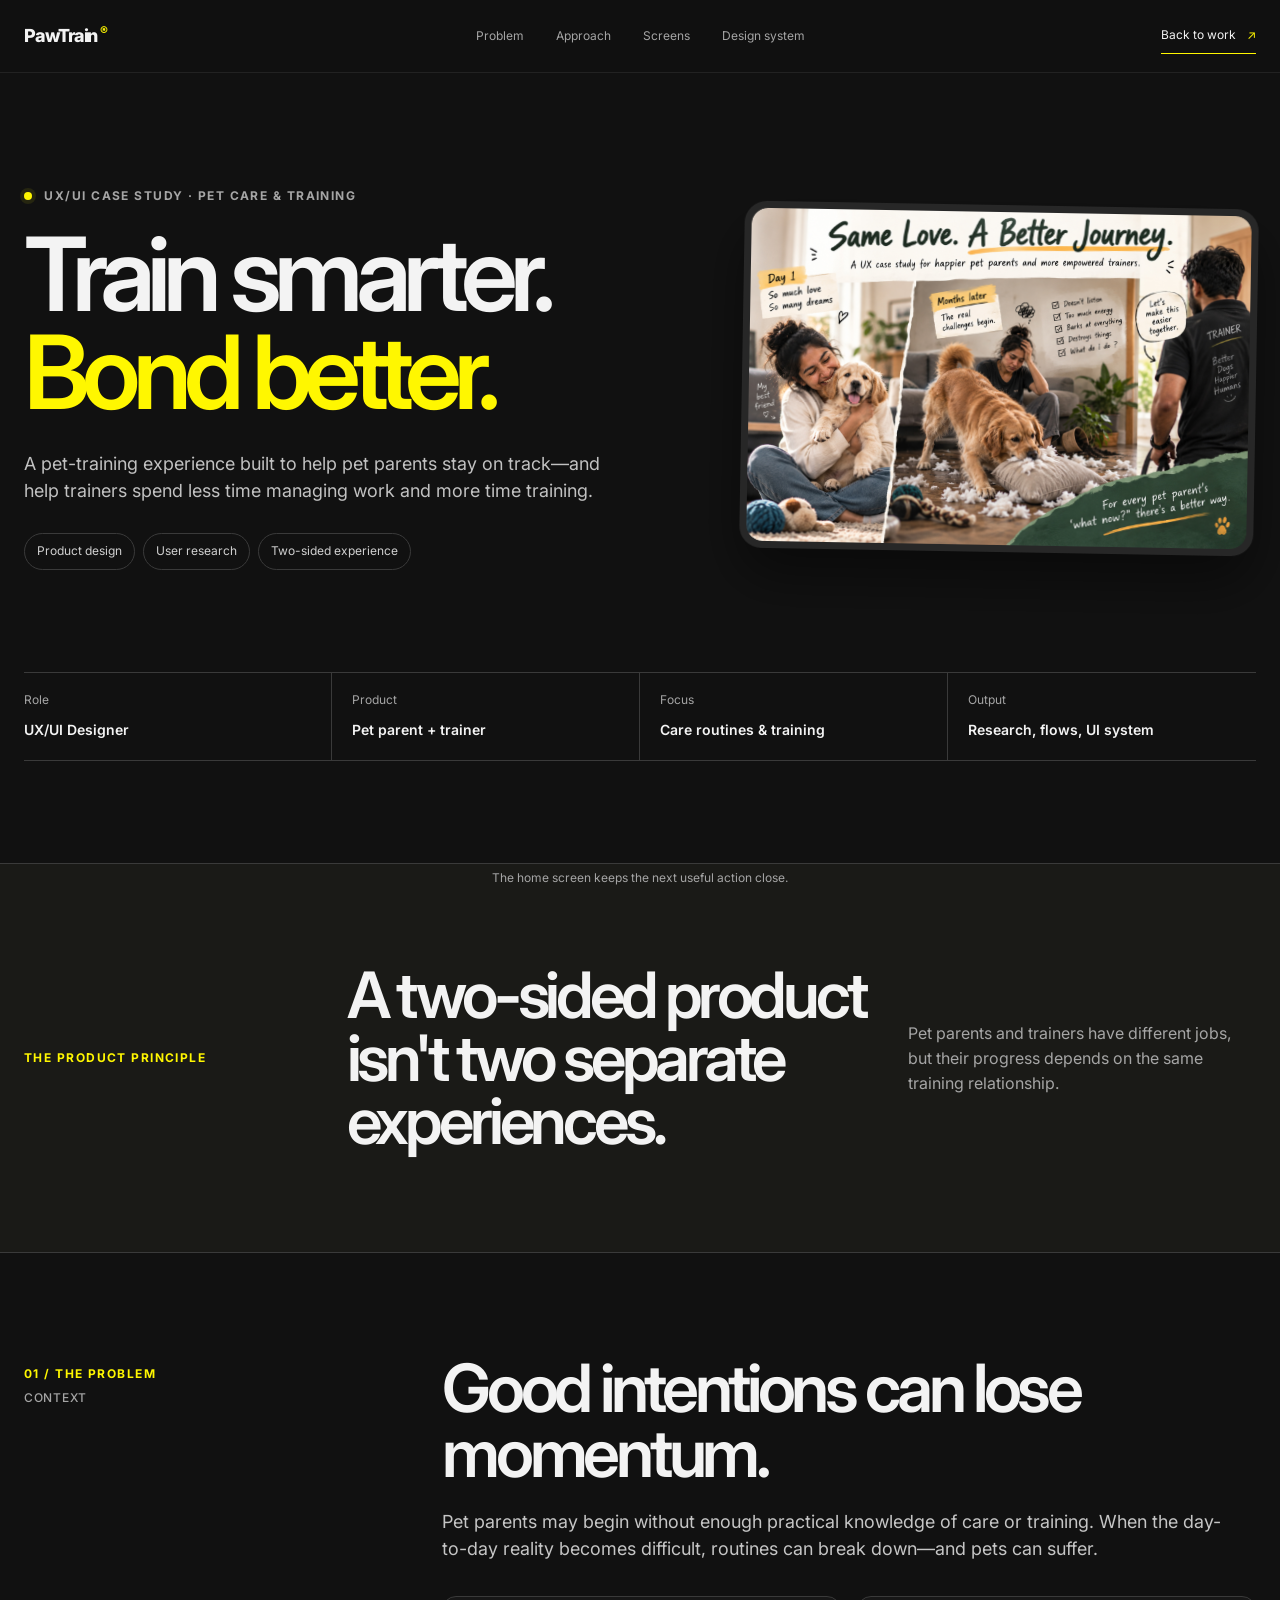
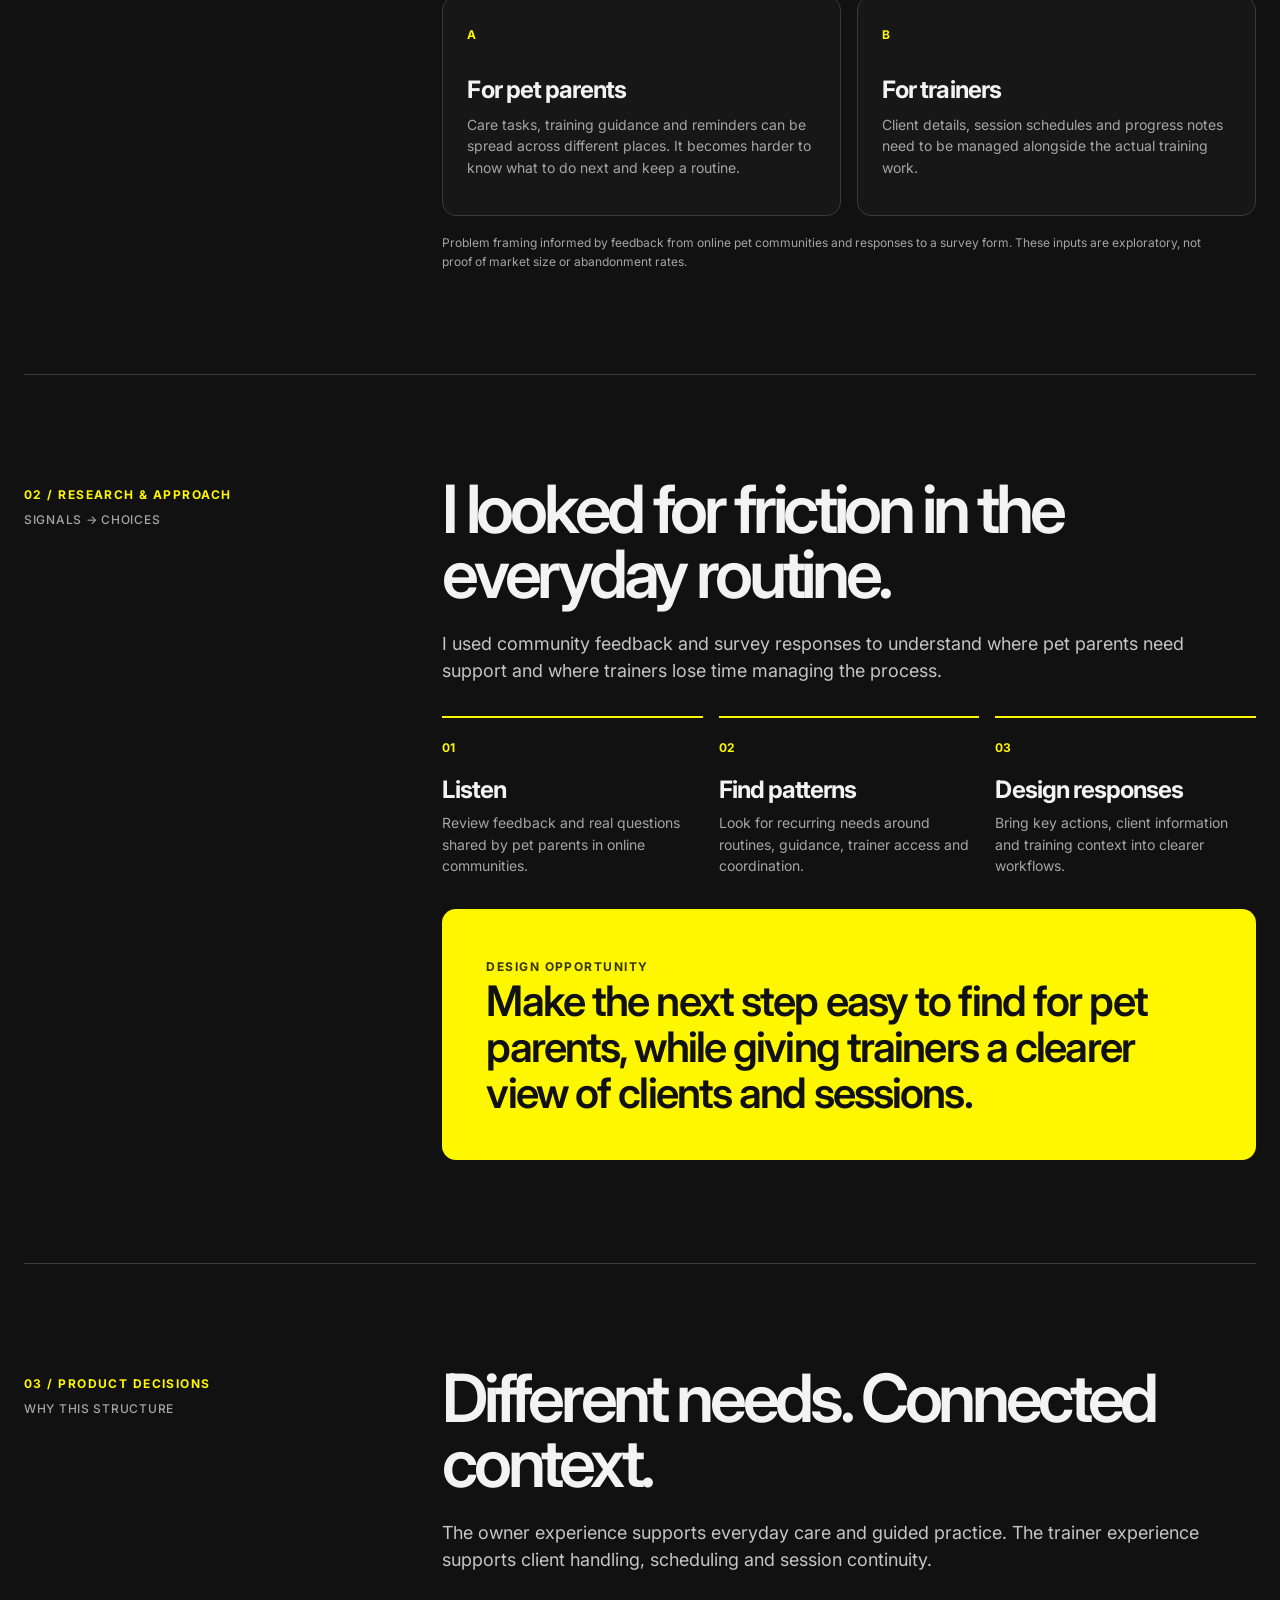
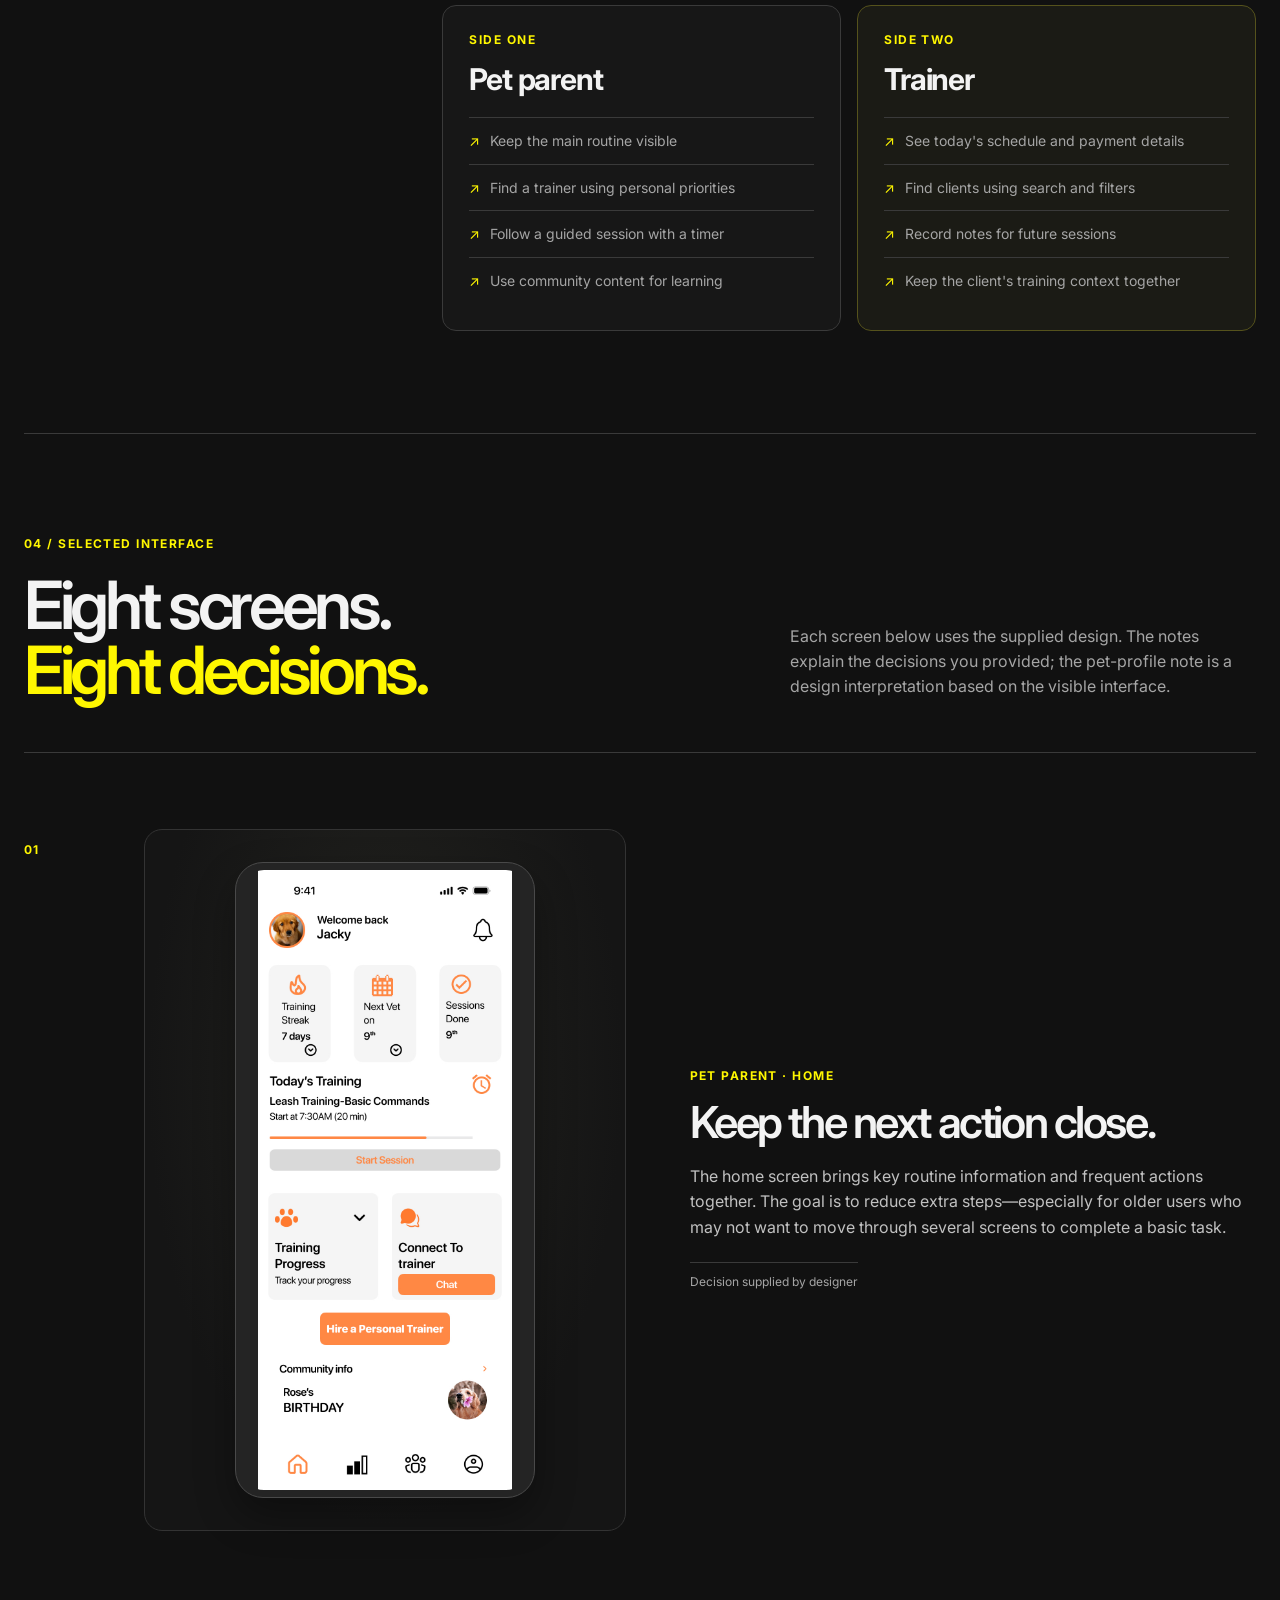
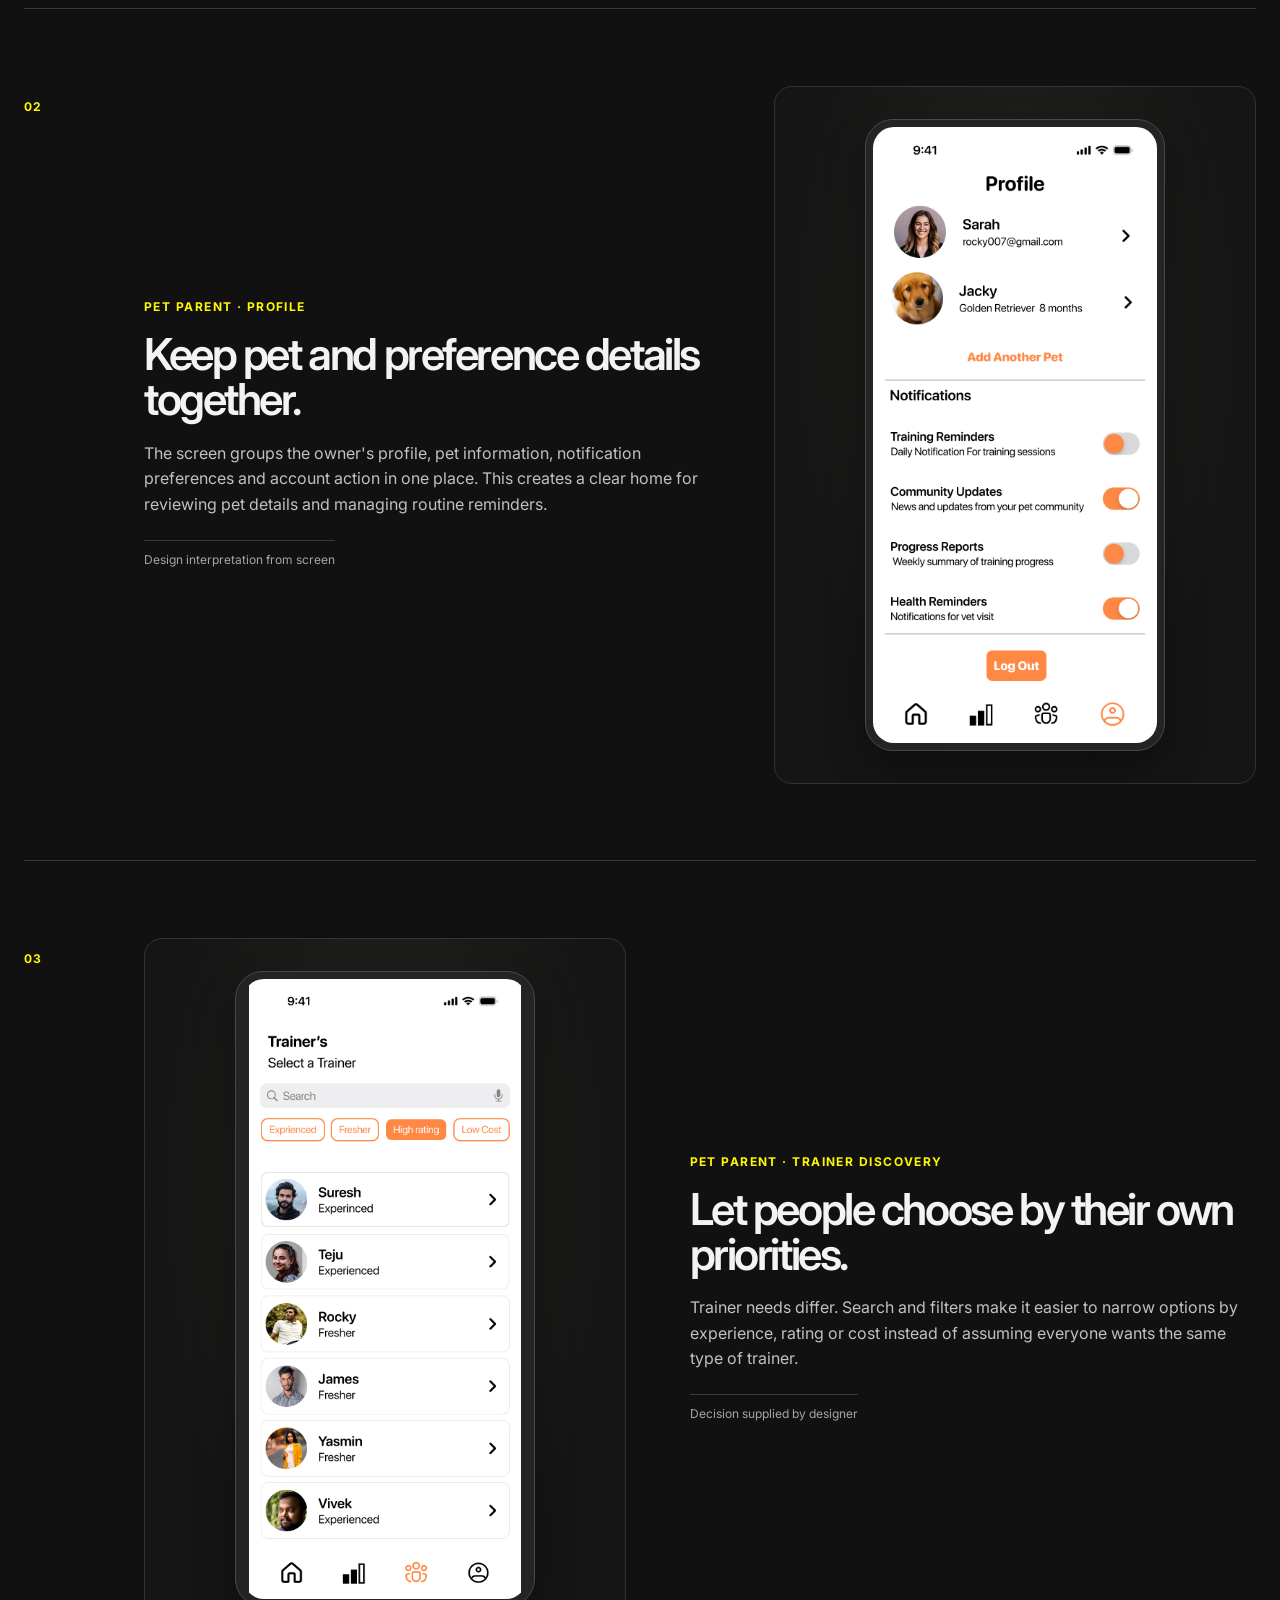
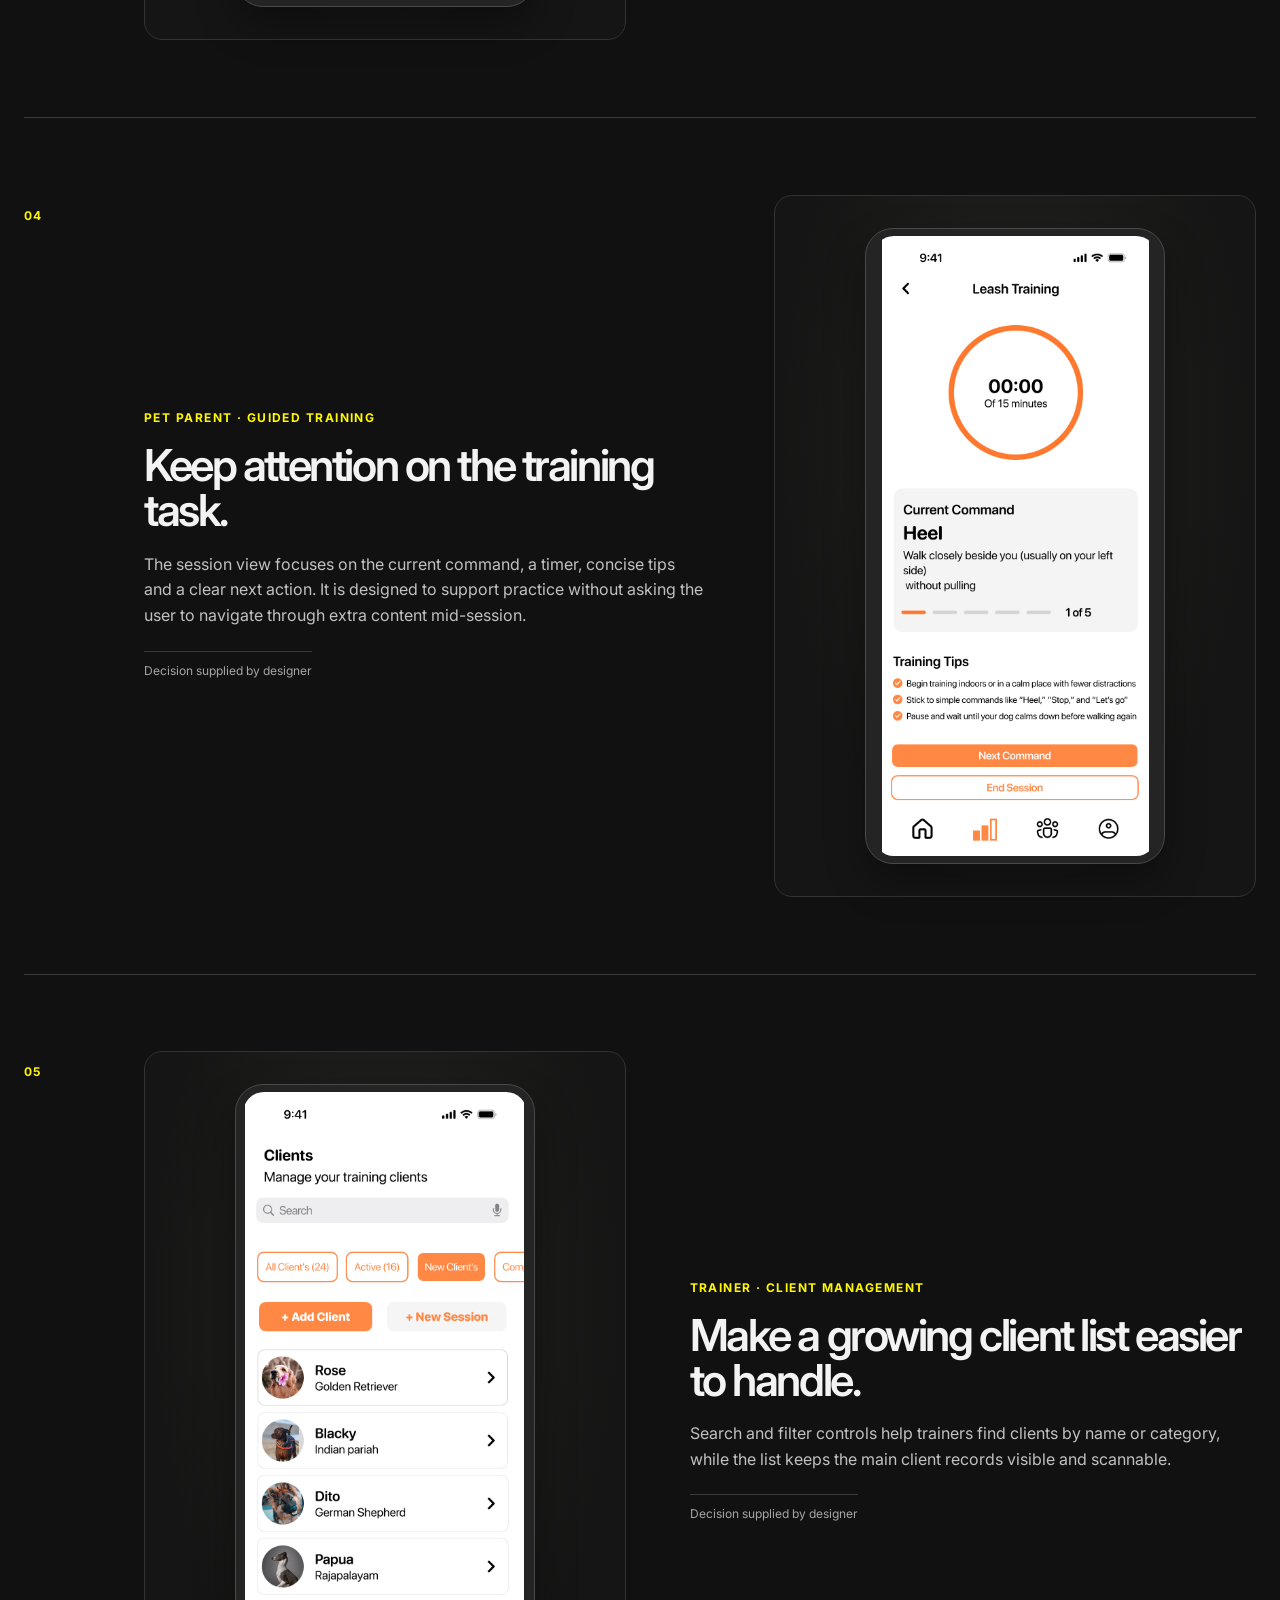
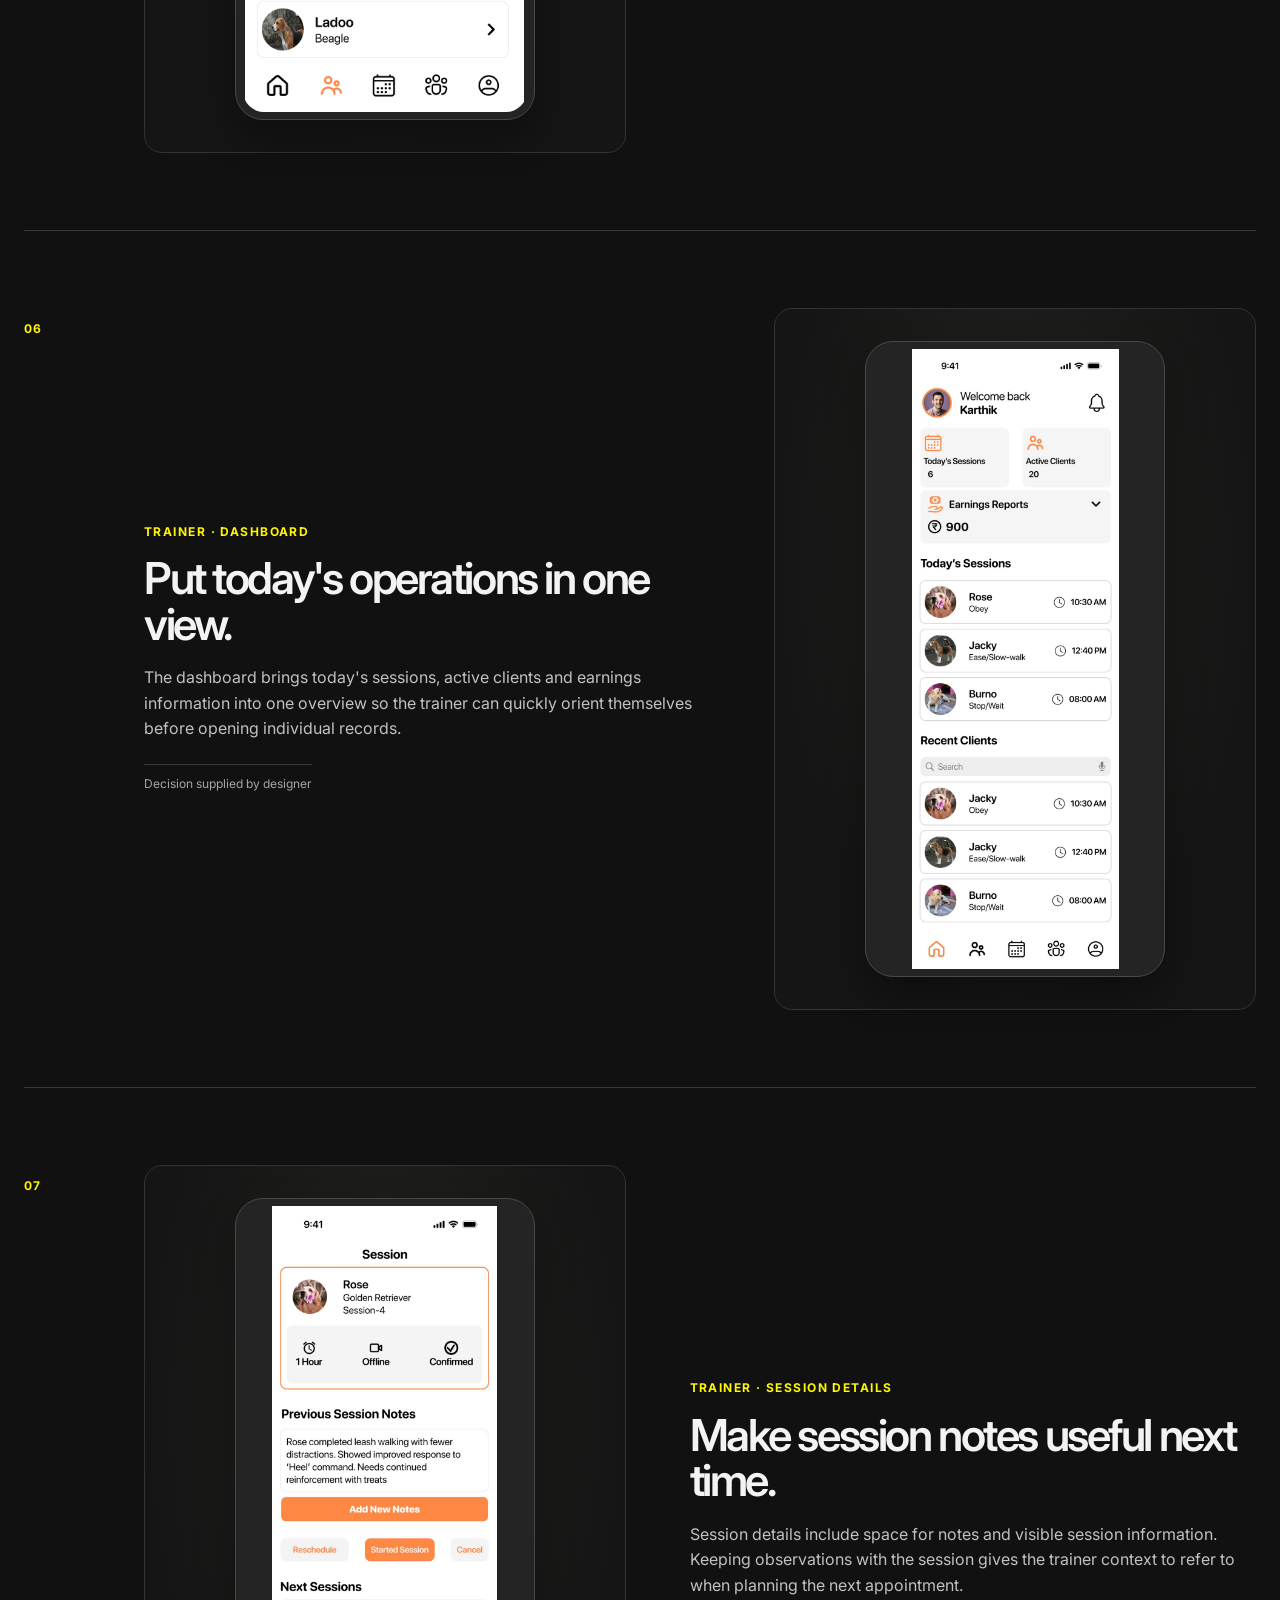
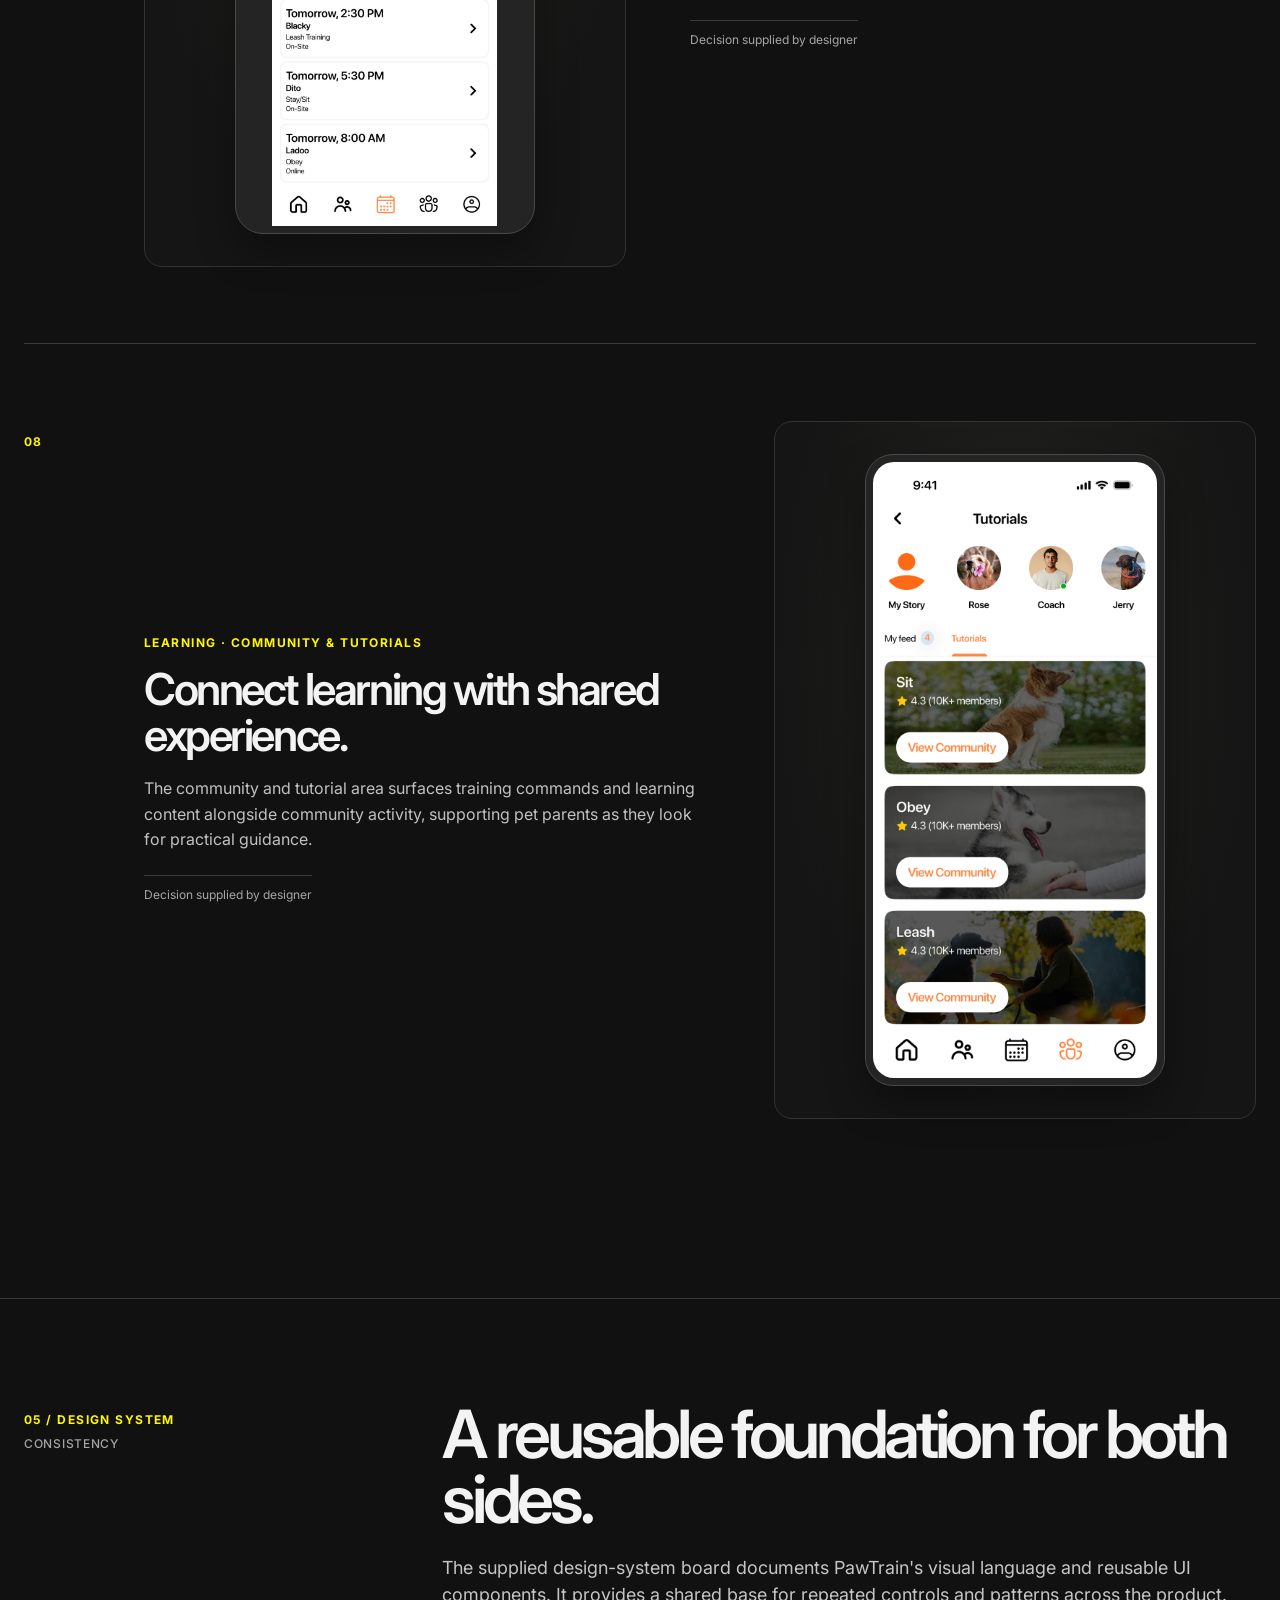
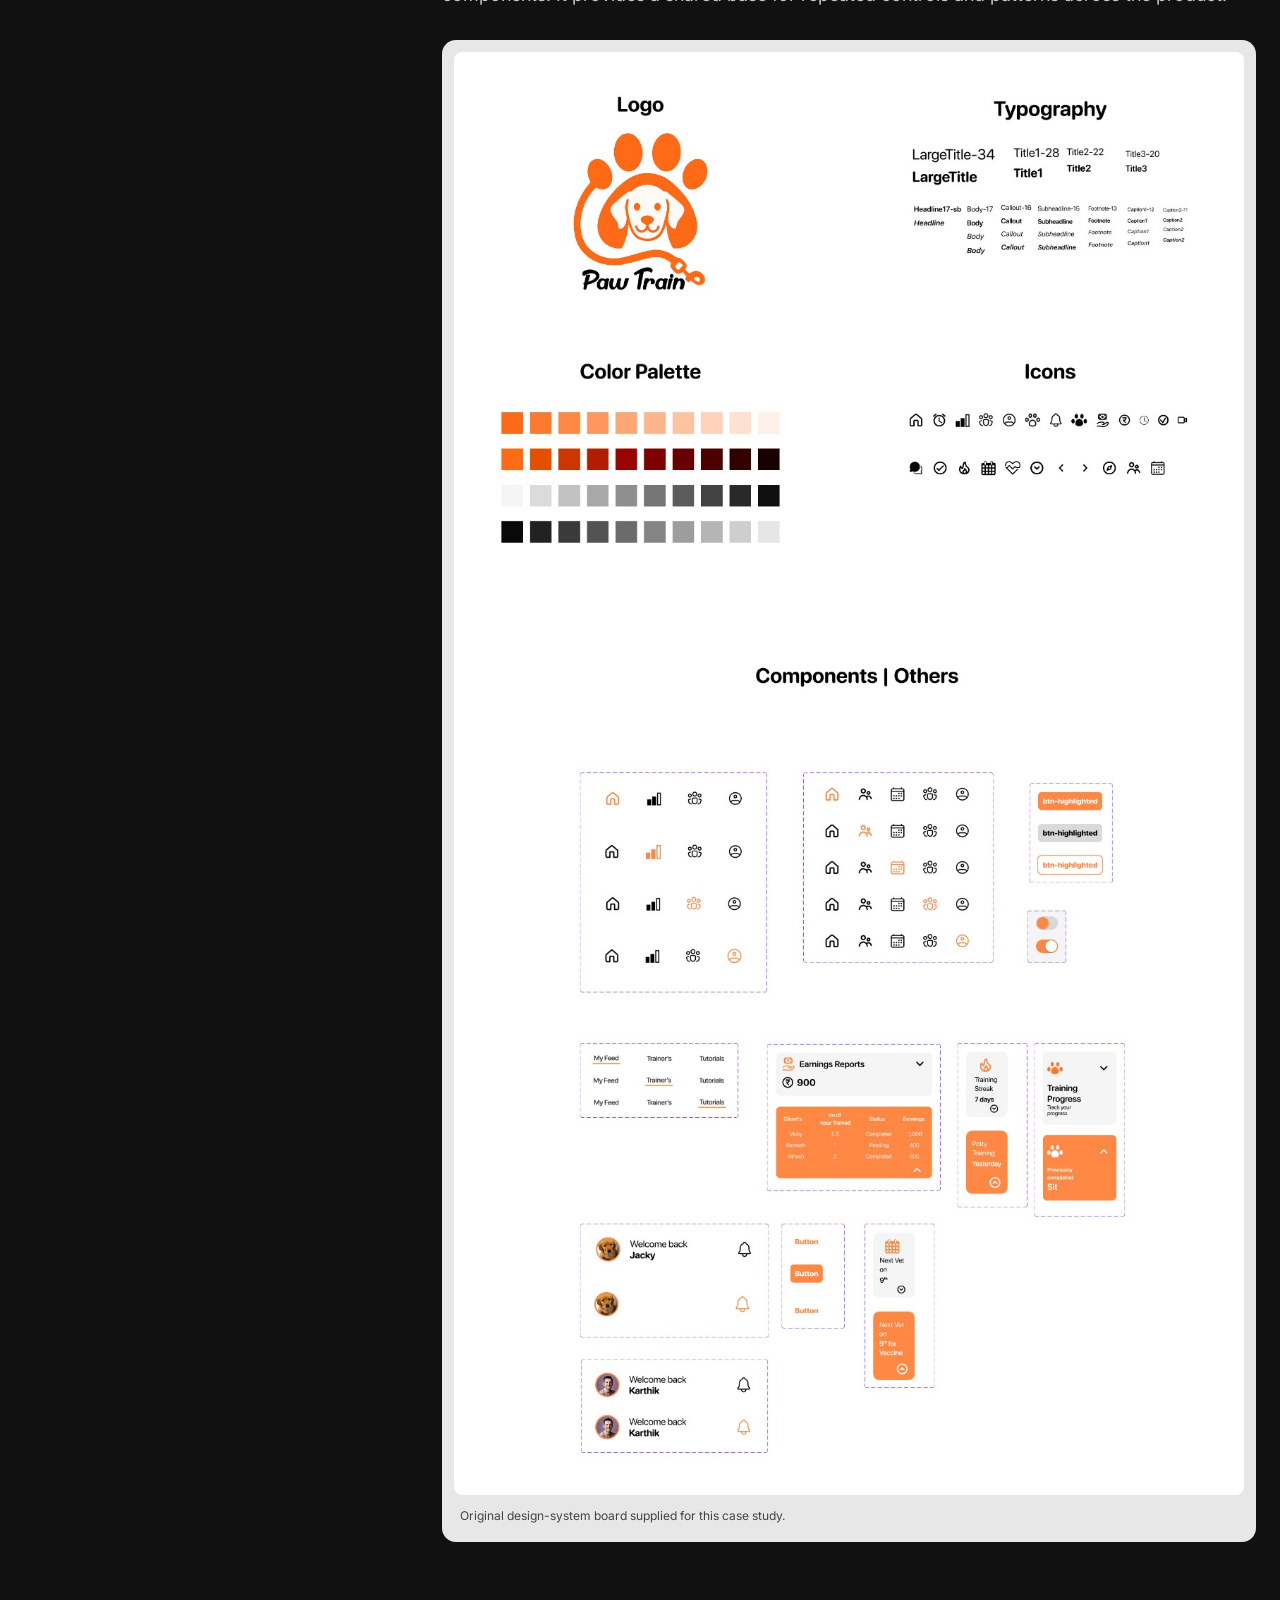
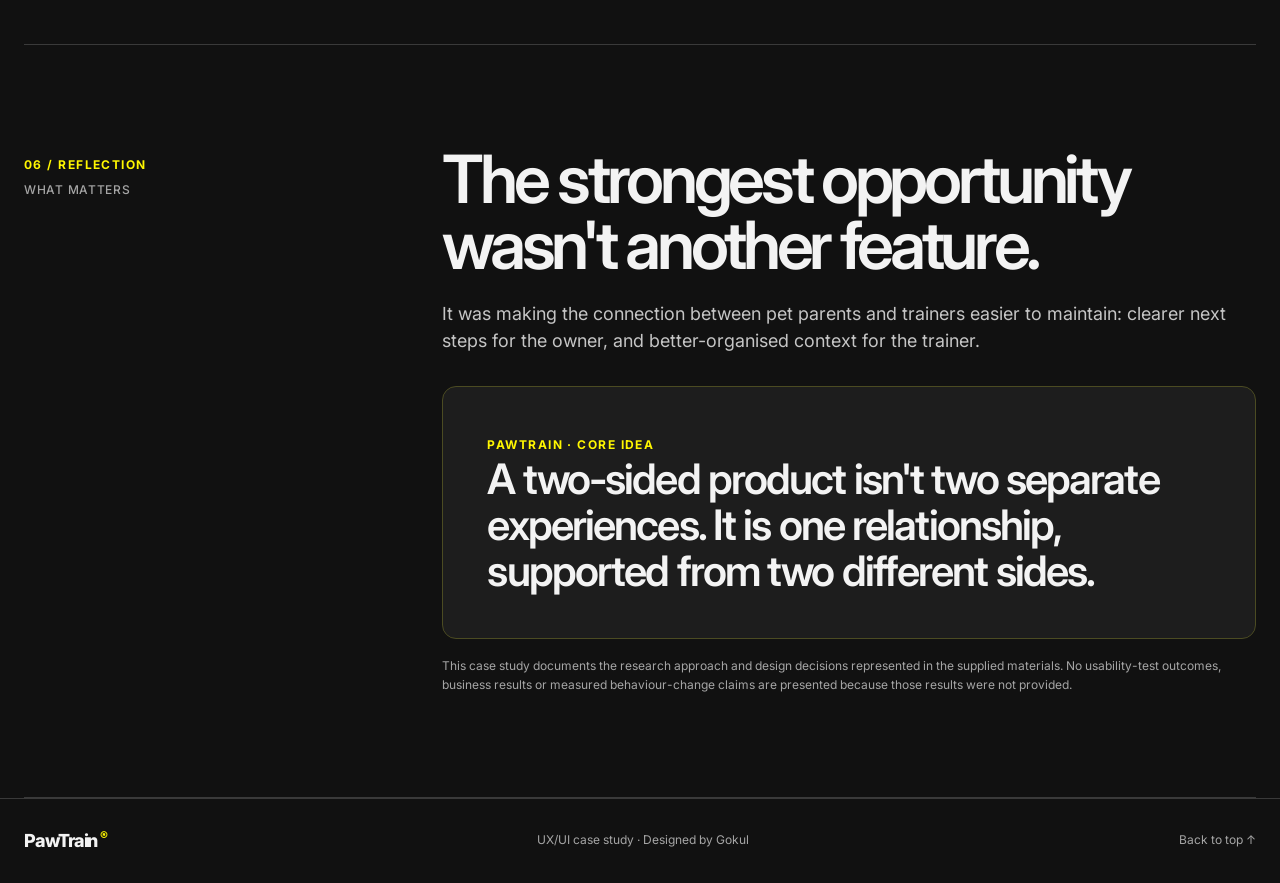
==== Case study/PawTrain-Concise-Case-Study-GitHub/pawtrain-v7/index.html @ a4bac42f "Update PawTrain case study" ====
<!doctype html>
<html lang="en">
<head>
  <meta charset="utf-8">
  <meta name="viewport" content="width=device-width, initial-scale=1">
  <meta name="description" content="PawTrain UX case study by Gokul — a pet-parent and trainer experience designed to make training easier to start and easier to sustain.">
  <title>PawTrain — UX Case Study | Gokul</title>
  <link rel="preconnect" href="https://fonts.googleapis.com">
  <link rel="preconnect" href="https://fonts.gstatic.com" crossorigin>
  <link href="https://fonts.googleapis.com/css2?family=Inter:wght@400;500;600;700;800&display=swap" rel="stylesheet">
  <link rel="stylesheet" href="css/style.css">
  <script src="js/main.js" defer></script>
</head>
<body>
  <a class="skip-link" href="#main">Skip to case study</a>
  <header class="site-header">
    <nav class="nav wrap" aria-label="Main navigation">
      <a class="wordmark" href="#top">PawTrain<span>®</span></a>
      <div class="nav-links"><a href="#problem">Problem</a><a href="#approach">Approach</a><a href="#screens">Screens</a><a href="#system">Design system</a></div>
      <a class="nav-cta" href="../work.html">Back to work <span aria-hidden="true">↗</span></a>
      <button class="menu-toggle" aria-label="Open navigation" aria-expanded="false"><span></span><span></span></button>
    </nav>
  </header>

  <main id="main">
    <section class="hero wrap" id="top">
      <div class="hero-copy reveal">
        <p class="eyebrow"><span class="eyebrow-dot"></span> UX/UI case study · Pet care & training</p>
        <h1>Train smarter.<br><em>Bond better.</em></h1>
        <p class="hero-lede">A pet-training experience built to help pet parents stay on track—and help trainers spend less time managing work and more time training.</p>
        <div class="hero-tags"><span>Product design</span><span>User research</span><span>Two-sided experience</span></div>
      </div>
     
  <div class="hero-image-frame">
    <div class="hero-image-clip">
      <img
        src="assets/screens/thumnail.jpg"
        alt="PawTrain case study cover showing the journey from pet-parent challenges to trainer support"
      >
    </div>
  </div>

  <p class="visual-caption">
    The home screen keeps the next useful action close.
  </p>
</div>

      <div class="project-meta reveal">
        <div><span>Role</span><strong>UX/UI Designer</strong></div>
        <div><span>Product</span><strong>Pet parent + trainer</strong></div>
        <div><span>Focus</span><strong>Care routines & training</strong></div>
        <div><span>Output</span><strong>Research, flows, UI system</strong></div>
      </div>
    </section>

    <section class="thesis-band">
      <div class="wrap thesis-inner reveal"><p class="eyebrow">The product principle</p><h2>A two-sided product<br>isn't two separate experiences.</h2><p>Pet parents and trainers have different jobs, but their progress depends on the same training relationship.</p></div>
    </section>

    <section class="content-section wrap" id="problem">
      <div class="section-rail"><span>01 / The problem</span><span>Context</span></div>
      <div class="section-main reveal"><h2>Good intentions can lose momentum.</h2><p class="section-intro">Pet parents may begin without enough practical knowledge of care or training. When the day-to-day reality becomes difficult, routines can break down—and pets can suffer.</p>
        <div class="problem-grid">
          <article class="problem-card"><span class="card-index">A</span><h3>For pet parents</h3><p>Care tasks, training guidance and reminders can be spread across different places. It becomes harder to know what to do next and keep a routine.</p></article>
          <article class="problem-card"><span class="card-index">B</span><h3>For trainers</h3><p>Client details, session schedules and progress notes need to be managed alongside the actual training work.</p></article>
        </div>
        <p class="source-note">Problem framing informed by feedback from online pet communities and responses to a survey form. These inputs are exploratory, not proof of market size or abandonment rates.</p>
      </div>
    </section>

    <section class="content-section wrap" id="approach">
      <div class="section-rail"><span>02 / Research & approach</span><span>Signals → choices</span></div>
      <div class="section-main reveal"><h2>I looked for friction in the everyday routine.</h2><p class="section-intro">I used community feedback and survey responses to understand where pet parents need support and where trainers lose time managing the process.</p>
        <div class="research-flow">
          <div><span class="flow-number">01</span><h3>Listen</h3><p>Review feedback and real questions shared by pet parents in online communities.</p></div>
          <div><span class="flow-number">02</span><h3>Find patterns</h3><p>Look for recurring needs around routines, guidance, trainer access and coordination.</p></div>
          <div><span class="flow-number">03</span><h3>Design responses</h3><p>Bring key actions, client information and training context into clearer workflows.</p></div>
        </div>
        <div class="insight-callout"><span class="eyebrow">Design opportunity</span><p>Make the next step easy to find for pet parents, while giving trainers a clearer view of clients and sessions.</p></div>
      </div>
    </section>

    <section class="content-section wrap" id="decisions">
      <div class="section-rail"><span>03 / Product decisions</span><span>Why this structure</span></div>
      <div class="section-main reveal"><h2>Different needs. Connected context.</h2><p class="section-intro">The owner experience supports everyday care and guided practice. The trainer experience supports client handling, scheduling and session continuity.</p>
        <div class="two-sided-grid">
          <article class="role-panel"><p class="eyebrow">Side one</p><h3>Pet parent</h3><ul><li>Keep the main routine visible</li><li>Find a trainer using personal priorities</li><li>Follow a guided session with a timer</li><li>Use community content for learning</li></ul></article>
          <article class="role-panel role-panel-accent"><p class="eyebrow">Side two</p><h3>Trainer</h3><ul><li>See today's schedule and payment details</li><li>Find clients using search and filters</li><li>Record notes for future sessions</li><li>Keep the client's training context together</li></ul></article>
        </div>
      </div>
    </section>

    <section class="screens-section" id="screens">
      <div class="wrap screens-heading reveal"><div><p class="eyebrow">04 / Selected interface</p><h2>Eight screens.<br><em>Eight decisions.</em></h2></div><p>Each screen below uses the supplied design. The notes explain the decisions you provided; the pet-profile note is a design interpretation based on the visible interface.</p></div>
      <div class="wrap screen-list">
        <article class="screen-case reveal"><div class="screen-number">01</div><div class="screen-image"><div class="device-frame"><img src="assets/screens/owner-home.jpg" alt="Original PawTrain pet-parent home screen"></div></div><div class="screen-decision"><p class="eyebrow">Pet parent · Home</p><h3>Keep the next action close.</h3><p>The home screen brings key routine information and frequent actions together. The goal is to reduce extra steps—especially for older users who may not want to move through several screens to complete a basic task.</p><span class="decision-tag">Decision supplied by designer</span></div></article>

        <article class="screen-case reverse reveal"><div class="screen-number">02</div><div class="screen-image"><div class="device-frame"><img src="assets/screens/pet-profile.jpg" alt="Original PawTrain pet profile and notification preferences screen"></div></div><div class="screen-decision"><p class="eyebrow">Pet parent · Profile</p><h3>Keep pet and preference details together.</h3><p>The screen groups the owner's profile, pet information, notification preferences and account action in one place. This creates a clear home for reviewing pet details and managing routine reminders.</p><span class="decision-tag">Design interpretation from screen</span></div></article>

        <article class="screen-case reveal"><div class="screen-number">03</div><div class="screen-image"><div class="device-frame"><img src="assets/screens/find-trainer.jpg" alt="Original PawTrain trainer discovery screen with search and filters"></div></div><div class="screen-decision"><p class="eyebrow">Pet parent · Trainer discovery</p><h3>Let people choose by their own priorities.</h3><p>Trainer needs differ. Search and filters make it easier to narrow options by experience, rating or cost instead of assuming everyone wants the same type of trainer.</p><span class="decision-tag">Decision supplied by designer</span></div></article>

        <article class="screen-case reverse reveal"><div class="screen-number">04</div><div class="screen-image"><div class="device-frame"><img src="assets/screens/owner-training.jpg" alt="Original PawTrain guided training session screen with timer and commands"></div></div><div class="screen-decision"><p class="eyebrow">Pet parent · Guided training</p><h3>Keep attention on the training task.</h3><p>The session view focuses on the current command, a timer, concise tips and a clear next action. It is designed to support practice without asking the user to navigate through extra content mid-session.</p><span class="decision-tag">Decision supplied by designer</span></div></article>

        <article class="screen-case reveal"><div class="screen-number">05</div><div class="screen-image"><div class="device-frame"><img src="assets/screens/trainer-clients.jpg" alt="Original PawTrain trainer client management screen"></div></div><div class="screen-decision"><p class="eyebrow">Trainer · Client management</p><h3>Make a growing client list easier to handle.</h3><p>Search and filter controls help trainers find clients by name or category, while the list keeps the main client records visible and scannable.</p><span class="decision-tag">Decision supplied by designer</span></div></article>

        <article class="screen-case reverse reveal"><div class="screen-number">06</div><div class="screen-image"><div class="device-frame"><img src="assets/screens/trainer-home.jpg" alt="Original PawTrain trainer dashboard showing sessions, clients and earnings"></div></div><div class="screen-decision"><p class="eyebrow">Trainer · Dashboard</p><h3>Put today's operations in one view.</h3><p>The dashboard brings today's sessions, active clients and earnings information into one overview so the trainer can quickly orient themselves before opening individual records.</p><span class="decision-tag">Decision supplied by designer</span></div></article>

        <article class="screen-case reveal"><div class="screen-number">07</div><div class="screen-image"><div class="device-frame"><img src="assets/screens/trainer-session.jpg" alt="Original PawTrain trainer session detail screen with notes and session actions"></div></div><div class="screen-decision"><p class="eyebrow">Trainer · Session details</p><h3>Make session notes useful next time.</h3><p>Session details include space for notes and visible session information. Keeping observations with the session gives the trainer context to refer to when planning the next appointment.</p><span class="decision-tag">Decision supplied by designer</span></div></article>

        <article class="screen-case reverse reveal"><div class="screen-number">08</div><div class="screen-image"><div class="device-frame"><img src="assets/screens/community-tutorials.jpg" alt="Original PawTrain community and tutorials screen"></div></div><div class="screen-decision"><p class="eyebrow">Learning · Community & tutorials</p><h3>Connect learning with shared experience.</h3><p>The community and tutorial area surfaces training commands and learning content alongside community activity, supporting pet parents as they look for practical guidance.</p><span class="decision-tag">Decision supplied by designer</span></div></article>
      </div>
    </section>

    <section class="content-section wrap" id="system">
      <div class="section-rail"><span>05 / Design system</span><span>Consistency</span></div>
      <div class="section-main reveal"><h2>A reusable foundation for both sides.</h2><p class="section-intro">The supplied design-system board documents PawTrain's visual language and reusable UI components. It provides a shared base for repeated controls and patterns across the product.</p>
        <figure class="system-board"><img src="assets/screens/design-system.jpg" alt="Supplied PawTrain design system board showing logo, typography, color palette, icons and UI components"><figcaption>Original design-system board supplied for this case study.</figcaption></figure>
      </div>
    </section>

    <section class="content-section wrap" id="reflection">
      <div class="section-rail"><span>06 / Reflection</span><span>What matters</span></div>
      <div class="section-main reveal"><h2>The strongest opportunity wasn't another feature.</h2><p class="section-intro">It was making the connection between pet parents and trainers easier to maintain: clearer next steps for the owner, and better-organised context for the trainer.</p><div class="closing-statement"><span class="eyebrow">PawTrain · Core idea</span><p>A two-sided product isn't two separate experiences. It is one relationship, supported from two different sides.</p></div><p class="honesty-note">This case study documents the research approach and design decisions represented in the supplied materials. No usability-test outcomes, business results or measured behaviour-change claims are presented because those results were not provided.</p></div>
    </section>
  </main>

  <footer class="footer"><div class="wrap footer-inner"><a class="wordmark" href="#top">PawTrain<span>®</span></a><p>UX/UI case study · Designed by Gokul</p><a href="#top" class="back-top">Back to top ↑</a></div></footer>
</body>
</html>
---- Case study/PawTrain-Concise-Case-Study-GitHub/pawtrain-v7/css/style.css ----
:root {
    --bg: #111111;
    --surface: #171717;
    --surface-2: #1d1d1d;
    --text: #f3f3f3;
    --muted: #a5a5a5;
    --line: #3a3a3a;
    --accent: #fff700;
    --max-width: 1424px;
    --space: clamp(64px, 8vw, 112px);
    --radius: 14px;
    --step: 8px
}

* {
    box-sizing: border-box
}

html {
    scroll-behavior: smooth;
    scroll-padding-top: 90px
}

body {
    margin: 0;
    background: var(--bg);
    color: var(--text);
    font: 400 16px/1.55 "Inter", Arial, sans-serif;
    -webkit-font-smoothing: antialiased
}

img {
    display: block;
    max-width: 100%
}

a {
    color: inherit;
    text-decoration: none
}

button {
    font: inherit
}

.wrap {
    width: min(calc(100% - 48px), var(--max-width));
    margin-inline: auto
}

.skip-link {
    position: absolute;
    top: -60px;
    left: 16px;
    padding: 12px;
    background: var(--accent);
    color: #111;
    z-index: 100
}

.skip-link:focus {
    top: 12px
}

.site-header {
    position: sticky;
    top: 0;
    z-index: 50;
    background: rgba(17, 17, 17, .88);
    backdrop-filter: blur(16px);
    border-bottom: 1px solid rgba(255, 255, 255, .08)
}

.nav {
    height: 72px;
    display: grid;
    grid-template-columns: 1fr auto 1fr;
    align-items: center;
    gap: 24px
}

.wordmark {
    font-size: 18px;
    font-weight: 800;
    letter-spacing: -.06em
}

.wordmark span {
    color: var(--accent);
    font-size: 12px;
    vertical-align: top;
    margin-left: 3px
}

.nav-links {
    display: flex;
    gap: clamp(16px, 2.5vw, 36px);
    align-items: center
}

.nav-links a,
.nav-cta {
    font-size: 12px;
    color: var(--muted);
    transition: color .2s ease
}

.nav-links a:hover,
.nav-cta:hover,
.back-top:hover {
    color: var(--accent)
}

.nav-cta {
    justify-self: end;
    color: var(--text);
    border-bottom: 1px solid var(--accent);
    padding: 8px 0
}

.nav-cta span {
    color: var(--accent);
    margin-left: 8px
}

.menu-toggle {
    display: none;
    background: none;
    border: 0;
    color: var(--text)
}

.hero {
    padding-top: clamp(64px, 9vw, 132px);
    padding-bottom: var(--space);
    display: grid;
    grid-template-columns: minmax(0, 1.1fr) minmax(320px, .9fr);
    column-gap: clamp(32px, 7vw, 112px);
    align-items: center
}

.eyebrow,
.section-rail {
    font-size: 12px;
    line-height: 1.4;
    letter-spacing: .12em;
    text-transform: uppercase;
    font-weight: 700
}

.eyebrow {
    color: var(--muted);
    margin: 0 0 20px
}

.eyebrow-dot {
    display: inline-block;
    width: 8px;
    height: 8px;
    border-radius: 50%;
    background: var(--accent);
    margin-right: 8px;
    box-shadow: 0 0 0 4px #fff70016
}

.hero h1 {
    font-size: clamp(56px, 8vw, 112px);
    line-height: .96;
    letter-spacing: -.075em;
    font-weight: 600;
    margin: 0;
    max-width: 800px
}

.hero h1 em,
.screens-heading h2 em {
    font-style: normal;
    color: var(--accent)
}

.hero-lede {
    max-width: 600px;
    font-size: 18px;
    color: #c1c1c1;
    margin: 28px 0 0
}

.hero-tags {
    display: flex;
    flex-wrap: wrap;
    gap: 8px;
    margin-top: 28px
}

.hero-tags span {
    font-size: 12px;
    border: 1px solid var(--line);
    border-radius: 999px;
    padding: 8px 12px;
    color: #d0d0d0
}

.hero-visual {
    position: relative;
    max-width: 540px;
    justify-self: end;
    width: 100%;
    padding: 20px 28px 48px;
    background: radial-gradient(ellipse at 50% 45%, #282824 0%, #181818 58%, #131313 100%);
    border: 1px solid #303030;
    border-radius: 20px
}

.hero-image-frame {
    width: min(100%, 660px);
    margin-inline: auto;
    padding: 7px;
    background: #272727;
    border-radius: 22px;
    box-shadow: 0 28px 55px #0007;
    transform: rotate(1deg);
    transition: transform 0.5s cubic-bezier(0.2, 0.8, 0.2, 1);
}

.hero-image-frame:hover {
    transform: rotate(0) translateY(-5px);
}

.hero-image-clip {
    overflow: hidden;
    border-radius: 16px;
}

.hero-image-clip img {
    display: block;
    width: 100%;
    height: auto;
    object-fit: contain;
    border-radius: inherit;
}



.visual-caption {
    position: absolute;
    bottom: 12px;
    left: 20px;
    right: 20px;
    text-align: center;
    color: var(--muted);
    font-size: 12px;
    margin: 0
}

.project-meta {
    grid-column: 1/-1;
    display: grid;
    grid-template-columns: repeat(4, 1fr);
    border-top: 1px solid var(--line);
    border-bottom: 1px solid var(--line);
    margin-top: clamp(48px, 8vw, 112px)
}

.project-meta div {
    padding: 18px 20px;
    border-right: 1px solid var(--line)
}

.project-meta div:first-child {
    padding-left: 0
}

.project-meta div:last-child {
    border-right: 0
}

.project-meta span {
    display: block;
    color: var(--muted);
    font-size: 12px;
    margin-bottom: 7px
}

.project-meta strong {
    font-size: 14px;
    font-weight: 600
}

.thesis-band {
    background: #1a1a17;
    border-block: 1px solid var(--line);
    padding: clamp(52px, 8vw, 100px) 0
}

.thesis-inner {
    display: grid;
    grid-template-columns: .65fr 1.2fr .8fr;
    gap: 40px;
    align-items: center
}

.thesis-inner .eyebrow {
    color: var(--accent);
    margin: 0
}

.thesis-inner h2 {
    font-size: clamp(34px, 5vw, 66px);
    letter-spacing: -.065em;
    line-height: .98;
    margin: 0;
    font-weight: 600
}

.thesis-inner>p:last-child {
    font-size: 16px;
    color: var(--muted);
    margin: 0;
    max-width: 360px
}

.content-section {
    display: grid;
    grid-template-columns: minmax(140px, .42fr) minmax(0, 1fr);
    gap: clamp(28px, 6vw, 96px);
    padding-top: var(--space);
    padding-bottom: var(--space);
    border-bottom: 1px solid var(--line)
}

.section-rail {
    color: var(--accent);
    padding-top: 10px
}

.section-rail span {
    display: block
}

.section-rail span+span {
    color: var(--muted);
    font-weight: 500;
    letter-spacing: .06em;
    margin-top: 8px
}

.section-main h2,
.screens-heading h2 {
    font-size: clamp(36px, 5.2vw, 70px);
    letter-spacing: -.065em;
    line-height: .98;
    font-weight: 600;
    margin: 0 0 22px;
    max-width: 880px
}

.section-intro {
    font-size: 18px;
    line-height: 1.5;
    color: #c5c5c5;
    max-width: 800px;
    margin: 0 0 32px
}

.problem-grid {
    display: grid;
    grid-template-columns: 1fr 1fr;
    gap: 16px;
    margin-top: 34px
}

.problem-card {
    position: relative;
    padding: 24px 24px 26px;
    border: 1px solid var(--line);
    background: var(--surface);
    border-radius: var(--radius);
    min-height: 220px
}

.card-index {
    font-size: 12px;
    color: var(--accent);
    font-weight: 700
}

.problem-card h3,
.research-flow h3,
.role-panel h3 {
    font-size: 24px;
    line-height: 1.15;
    letter-spacing: -.04em;
    margin: 30px 0 10px
}

.problem-card p,
.research-flow p,
.role-panel li {
    font-size: 14px;
    color: var(--muted);
    margin: 0
}

.source-note,
.honesty-note {
    font-size: 12px;
    color: var(--muted);
    margin: 18px 0 0;
    max-width: 780px
}

.research-flow {
    display: grid;
    grid-template-columns: repeat(3, 1fr);
    gap: 16px;
    margin: 32px 0
}

.research-flow>div {
    border-top: 2px solid var(--accent);
    padding-top: 16px
}

.flow-number {
    font-size: 12px;
    color: var(--accent);
    font-weight: 700
}

.research-flow h3 {
    margin: 18px 0 8px
}

.insight-callout,
.closing-statement {
    background: var(--accent);
    color: #111;
    padding: clamp(24px, 4vw, 44px);
    border-radius: var(--radius)
}

.insight-callout .eyebrow,
.closing-statement .eyebrow {
    color: #353500;
    margin-bottom: 14px
}

.insight-callout p,
.closing-statement p {
    font-size: clamp(24px, 3.4vw, 42px);
    font-weight: 600;
    line-height: 1.1;
    letter-spacing: -.045em;
    margin: 0;
    max-width: 850px
}

.two-sided-grid {
    display: grid;
    grid-template-columns: 1fr 1fr;
    gap: 16px;
    margin-top: 32px
}

.role-panel {
    padding: 26px;
    border: 1px solid var(--line);
    border-radius: var(--radius);
    background: var(--surface)
}

.role-panel .eyebrow {
    color: var(--accent);
    margin-bottom: 14px
}

.role-panel h3 {
    font-size: 30px;
    margin: 0 0 20px
}

.role-panel ul {
    padding: 0;
    margin: 0;
    list-style: none
}

.role-panel li {
    padding: 12px 0;
    border-top: 1px solid var(--line)
}

.role-panel li::before {
    content: "↗";
    color: var(--accent);
    margin-right: 10px
}

.role-panel-accent {
    background: #1b1b15;
    border-color: #55521c
}

.screens-section {
    padding: var(--space) 0;
    border-bottom: 1px solid var(--line)
}

.screens-heading {
    display: grid;
    grid-template-columns: 1fr .65fr;
    gap: 50px;
    align-items: end;
    margin-bottom: 48px
}

.screens-heading .eyebrow {
    color: var(--accent)
}

.screens-heading h2 {
    margin: 0
}

.screens-heading>p {
    font-size: 16px;
    color: var(--muted);
    margin: 0 0 5px
}

.screen-list {
    display: flex;
    flex-direction: column;
    gap: 0
}

.screen-case {
    display: grid;
    grid-template-columns: 56px minmax(260px, .85fr) minmax(0, 1fr);
    gap: clamp(24px, 5vw, 76px);
    align-items: center;
    padding: clamp(42px, 6vw, 88px) 0;
    border-top: 1px solid var(--line)
}

.screen-case.reverse {
    grid-template-columns: 56px minmax(0, 1fr) minmax(260px, .85fr)
}

.screen-case.reverse .screen-image {
    order: 3
}

.screen-case.reverse .screen-decision {
    order: 2
}

.screen-number {
    align-self: start;
    padding-top: 12px;
    font-size: 12px;
    color: var(--accent);
    font-weight: 700;
    letter-spacing: .08em
}

.screen-image {
    background: radial-gradient(ellipse at 50% 35%, #242420, #151515 70%);
    border: 1px solid #333;
    border-radius: 18px;
    padding: clamp(18px, 3vw, 32px);
    display: flex;
    justify-content: center;
    align-items: center;
    min-width: 0
}

.device-frame {
    background: #242424;
    border: 1px solid #494949;
    border-radius: 28px;
    padding: 7px;
    width: min(100%, 300px);
    box-shadow: 0 18px 40px #0005;
    transition: transform .45s cubic-bezier(.2, .8, .2, 1), box-shadow .45s ease
}

.device-frame img {
    width: 100%;
    height: auto;
    max-height: 620px;
    object-fit: contain;
    border-radius: 21px
}

.screen-image:hover .device-frame {
    transform: translateY(-6px) rotate(-.5deg);
    box-shadow: 0 28px 55px #0008
}

.screen-decision {
    max-width: 560px
}

.screen-decision .eyebrow {
    color: var(--accent);
    margin-bottom: 16px
}

.screen-decision h3 {
    font-size: clamp(28px, 3.5vw, 44px);
    line-height: 1.03;
    letter-spacing: -.055em;
    font-weight: 600;
    margin: 0 0 18px
}

.screen-decision>p:not(.eyebrow) {
    font-size: 16px;
    color: #c1c1c1;
    line-height: 1.6;
    margin: 0
}

.decision-tag {
    display: inline-block;
    color: var(--muted);
    font-size: 12px;
    margin-top: 22px;
    padding-top: 10px;
    border-top: 1px solid var(--line)
}

.system-board {
    margin: 28px 0 0;
    padding: 12px;
    background: #e7e7e7;
    border-radius: var(--radius)
}

.system-board img {
    width: 100%;
    height: auto;
    border-radius: 8px
}

.system-board figcaption {
    font-size: 12px;
    color: #444;
    padding: 12px 6px 4px
}

.closing-statement {
    background: var(--surface-2);
    border: 1px solid #4b4b22;
    color: var(--text)
}

.closing-statement .eyebrow {
    color: var(--accent)
}

.closing-statement p {
    max-width: 900px
}

.footer {
    border-top: 1px solid var(--line);
    padding: 28px 0
}

.footer-inner {
    display: flex;
    align-items: center;
    justify-content: space-between;
    gap: 20px
}

.footer p {
    font-size: 12px;
    color: var(--muted);
    margin: 0
}

.back-top {
    font-size: 12px;
    color: var(--muted);
    transition: color .2s
}

.reveal {
    opacity: 0;
    transform: translateY(18px);
    transition: opacity .7s ease, transform .7s cubic-bezier(.2, .75, .25, 1)
}

.reveal.is-visible {
    opacity: 1;
    transform: translateY(0)
}

.reveal[data-delay="120"] {
    transition-delay: 120ms
}

.hero h1 {
    animation: hero-in .8s cubic-bezier(.2, .8, .2, 1) both
}

@keyframes hero-in {
    from {
        opacity: 0;
        transform: translateY(20px);
        filter: blur(4px)
    }

    to {
        opacity: 1;
        transform: translateY(0);
        filter: blur(0)
    }
}

@media(max-width:900px) {
    .nav {
        grid-template-columns: 1fr auto
    }

    .nav-links {
        display: none;
        position: absolute;
        top: 72px;
        left: 0;
        right: 0;
        background: #171717;
        border-bottom: 1px solid var(--line);
        padding: 24px;
        flex-direction: column;
        align-items: flex-start
    }

    .site-header.menu-open .nav-links {
        display: flex
    }

    .nav-cta {
        display: none
    }

    .menu-toggle {
        display: flex;
        justify-self: end;
        width: 40px;
        height: 40px;
        flex-direction: column;
        gap: 6px;
        align-items: center;
        justify-content: center;
        border: 1px solid var(--line);
        border-radius: 8px
    }

    .menu-toggle span {
        width: 18px;
        height: 2px;
        background: var(--text);
        transition: transform .2s
    }

    .menu-toggle[aria-expanded="true"] span:first-child {
        transform: translateY(4px) rotate(45deg)
    }

    .menu-toggle[aria-expanded="true"] span:last-child {
        transform: translateY(-4px) rotate(-45deg)
    }

    .hero {
        grid-template-columns: 1fr;
        gap: 44px
    }

    .hero-visual {
        justify-self: start;
        max-width: 620px
    }

    .hero-image-frame {
        width: min(60%, 300px)
    }

    .project-meta {
        grid-template-columns: 1fr 1fr
    }

    .project-meta div:nth-child(2) {
        border-right: 0
    }

    .project-meta div:nth-child(3) {
        padding-left: 0
    }

    .project-meta div {
        border-bottom: 1px solid var(--line)
    }

    .project-meta div:nth-child(n+3) {
        border-bottom: 0
    }

    .thesis-inner {
        grid-template-columns: 1fr;
        gap: 18px
    }

    .thesis-inner>p:last-child {
        max-width: 600px
    }

    .content-section {
        grid-template-columns: 1fr;
        gap: 24px
    }

    .section-rail {
        display: flex;
        justify-content: space-between;
        gap: 16px
    }

    .section-rail span+span {
        margin: 0;
        text-align: right
    }

    .screens-heading {
        grid-template-columns: 1fr;
        gap: 20px
    }

    .screen-case,
    .screen-case.reverse {
        grid-template-columns: 40px minmax(0, .9fr) minmax(0, 1fr);
        gap: 20px
    }

    .screen-case.reverse .screen-image,
    .screen-case.reverse .screen-decision {
        order: initial
    }

    .screen-image {
        padding: 18px
    }

    .device-frame {
        width: 100%;
        padding: 5px;
        border-radius: 20px
    }

    .device-frame img {
        border-radius: 15px
    }

    .screen-decision h3 {
        font-size: 30px
    }
}

@media(max-width:620px) {
    :root {
        --space: 64px
    }

    .wrap {
        width: calc(100% - 32px)
    }

    .nav {
        height: 64px
    }

    .nav-links {
        top: 64px
    }

    .hero {
        padding-top: 64px
    }

    .hero h1 {
        font-size: clamp(52px, 14vw, 76px)
    }

    .hero-lede {
        font-size: 16px
    }

    .hero-visual {
        padding: 20px 18px 46px
    }

.hero-image-frame {
    width: min(100%, 440px);
}
 .project-meta {
        margin-top: 52px
    }

    .project-meta div {
        padding: 14px 10px
    }

    .project-meta div:first-child,
    .project-meta div:nth-child(3) {
        padding-left: 0
    }

    .project-meta strong {
        font-size: 12px
    }

    .thesis-inner h2 {
        font-size: clamp(34px, 10vw, 48px)
    }

    .section-main h2,
    .screens-heading h2 {
        font-size: clamp(36px, 10vw, 52px)
    }

    .section-intro {
        font-size: 16px
    }

    .problem-grid,
    .research-flow,
    .two-sided-grid {
        grid-template-columns: 1fr
    }

    .problem-card {
        min-height: auto
    }

    .problem-card h3 {
        margin-top: 20px
    }

    .research-flow {
        gap: 24px
    }

    .research-flow>div {
        padding-bottom: 18px
    }

    .screen-case,
    .screen-case.reverse {
        grid-template-columns: 28px minmax(0, 1fr);
        gap: 14px;
        padding: 40px 0
    }

    .screen-number {
        grid-column: 1;
        grid-row: 1 / span 2
    }

    .screen-image {
        grid-column: 2;
        grid-row: 1;
        padding: 20px
    }

    .device-frame {
        width: min(100%, 290px);
        padding: 6px;
        border-radius: 24px
    }

    .device-frame img {
        border-radius: 18px;
        max-height: none
    }

    .screen-decision {
        grid-column: 2;
        grid-row: 2
    }

    .screen-decision h3 {
        font-size: 30px
    }

    .screen-decision>p:not(.eyebrow) {
        font-size: 15px
    }

    .screen-decision .eyebrow {
        margin-top: 4px
    }

    .footer-inner {
        flex-wrap: wrap
    }

    .footer p {
        order: 3;
        width: 100%
    }
}

@media(prefers-reduced-motion:reduce) {
    html {
        scroll-behavior: auto
    }

    *,
    *::before,
    *::after {
        animation-duration: .01ms !important;
        animation-iteration-count: 1 !important;
        transition-duration: .01ms !important
    }

    .reveal {
        opacity: 1;
        transform: none
    }
}
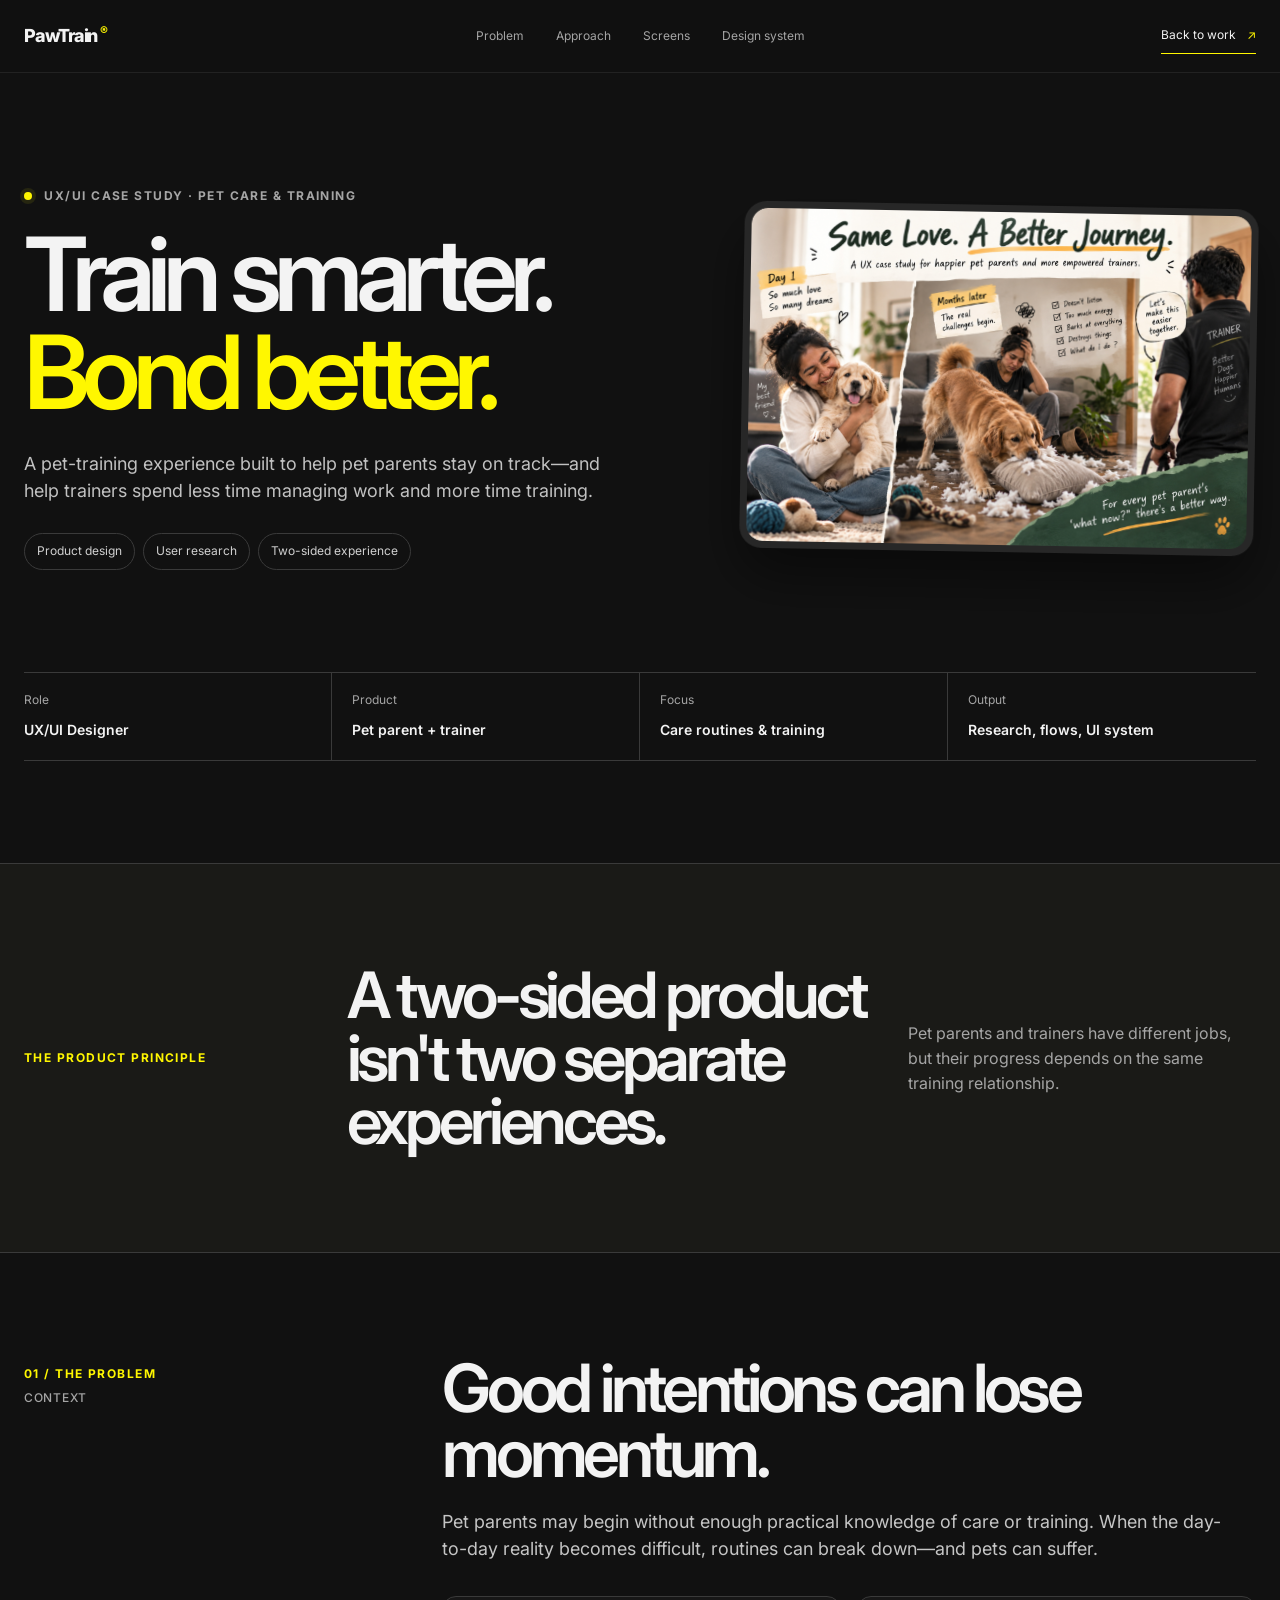
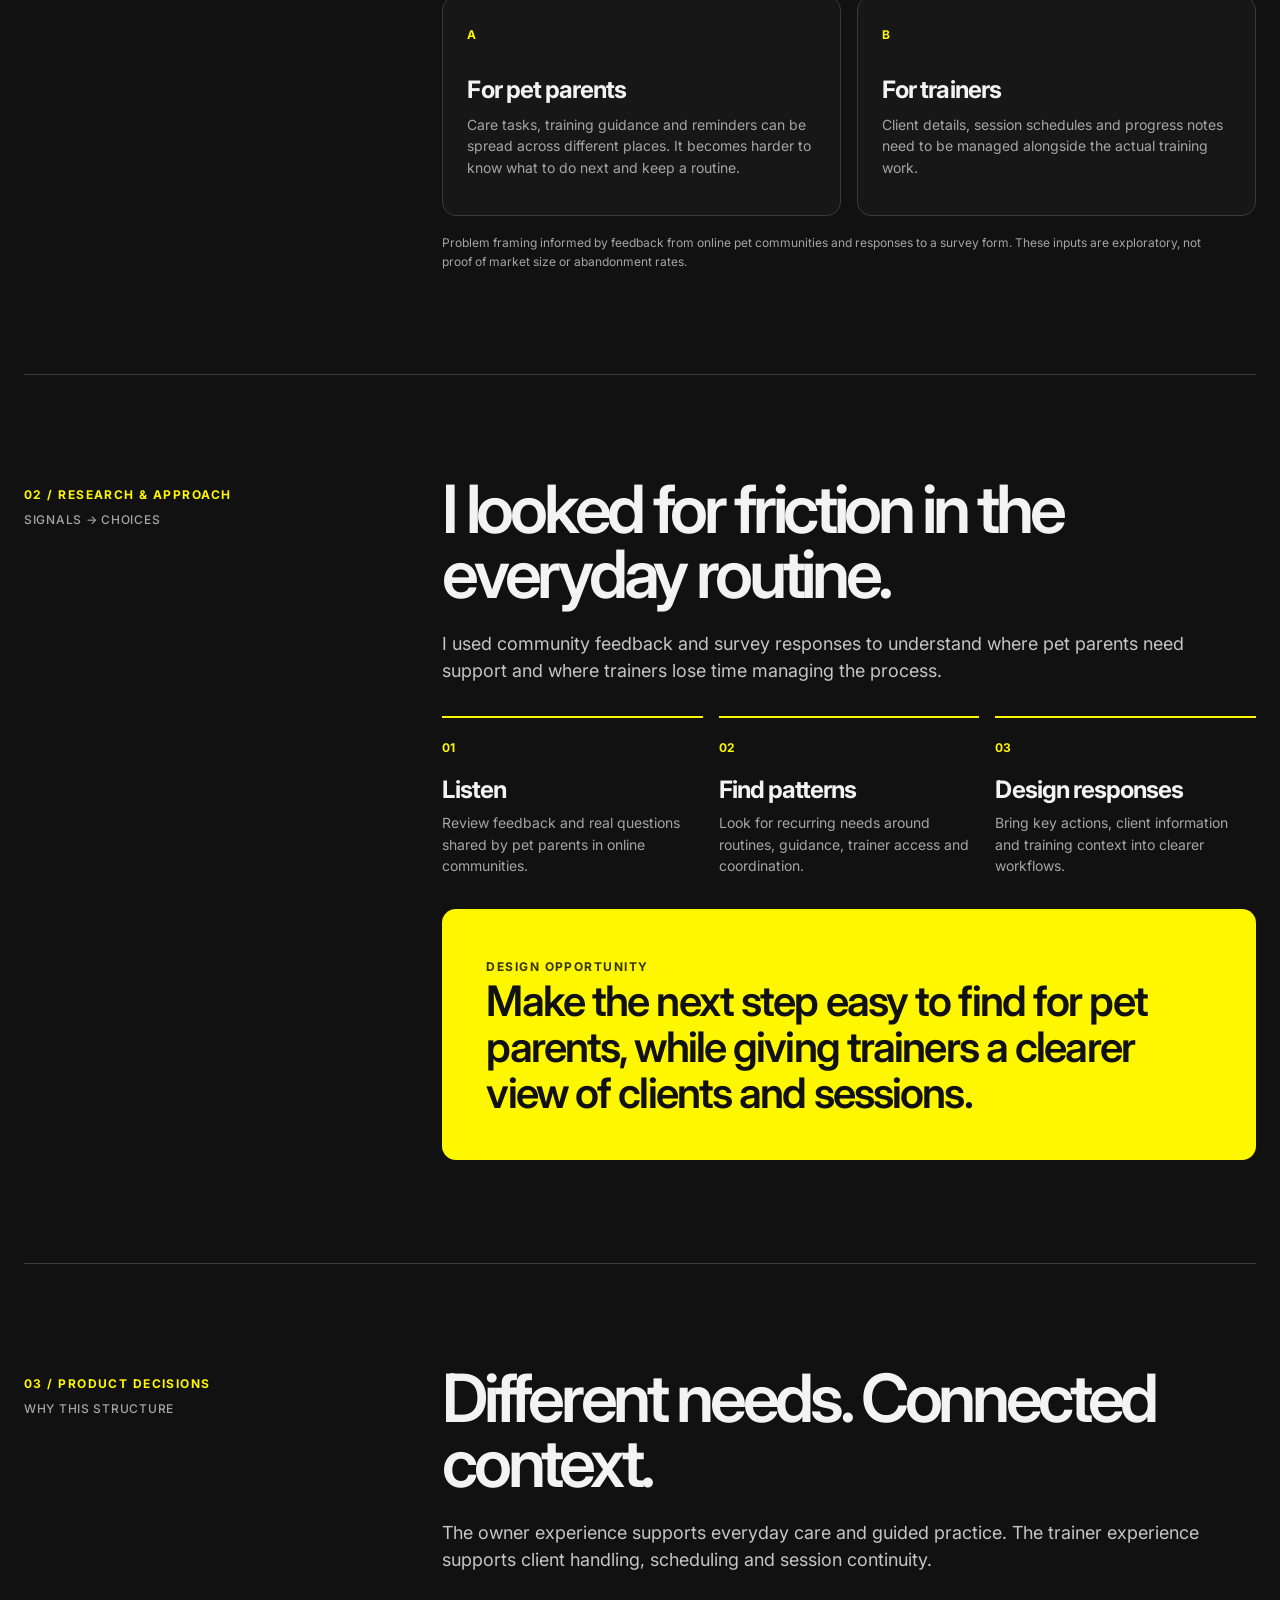
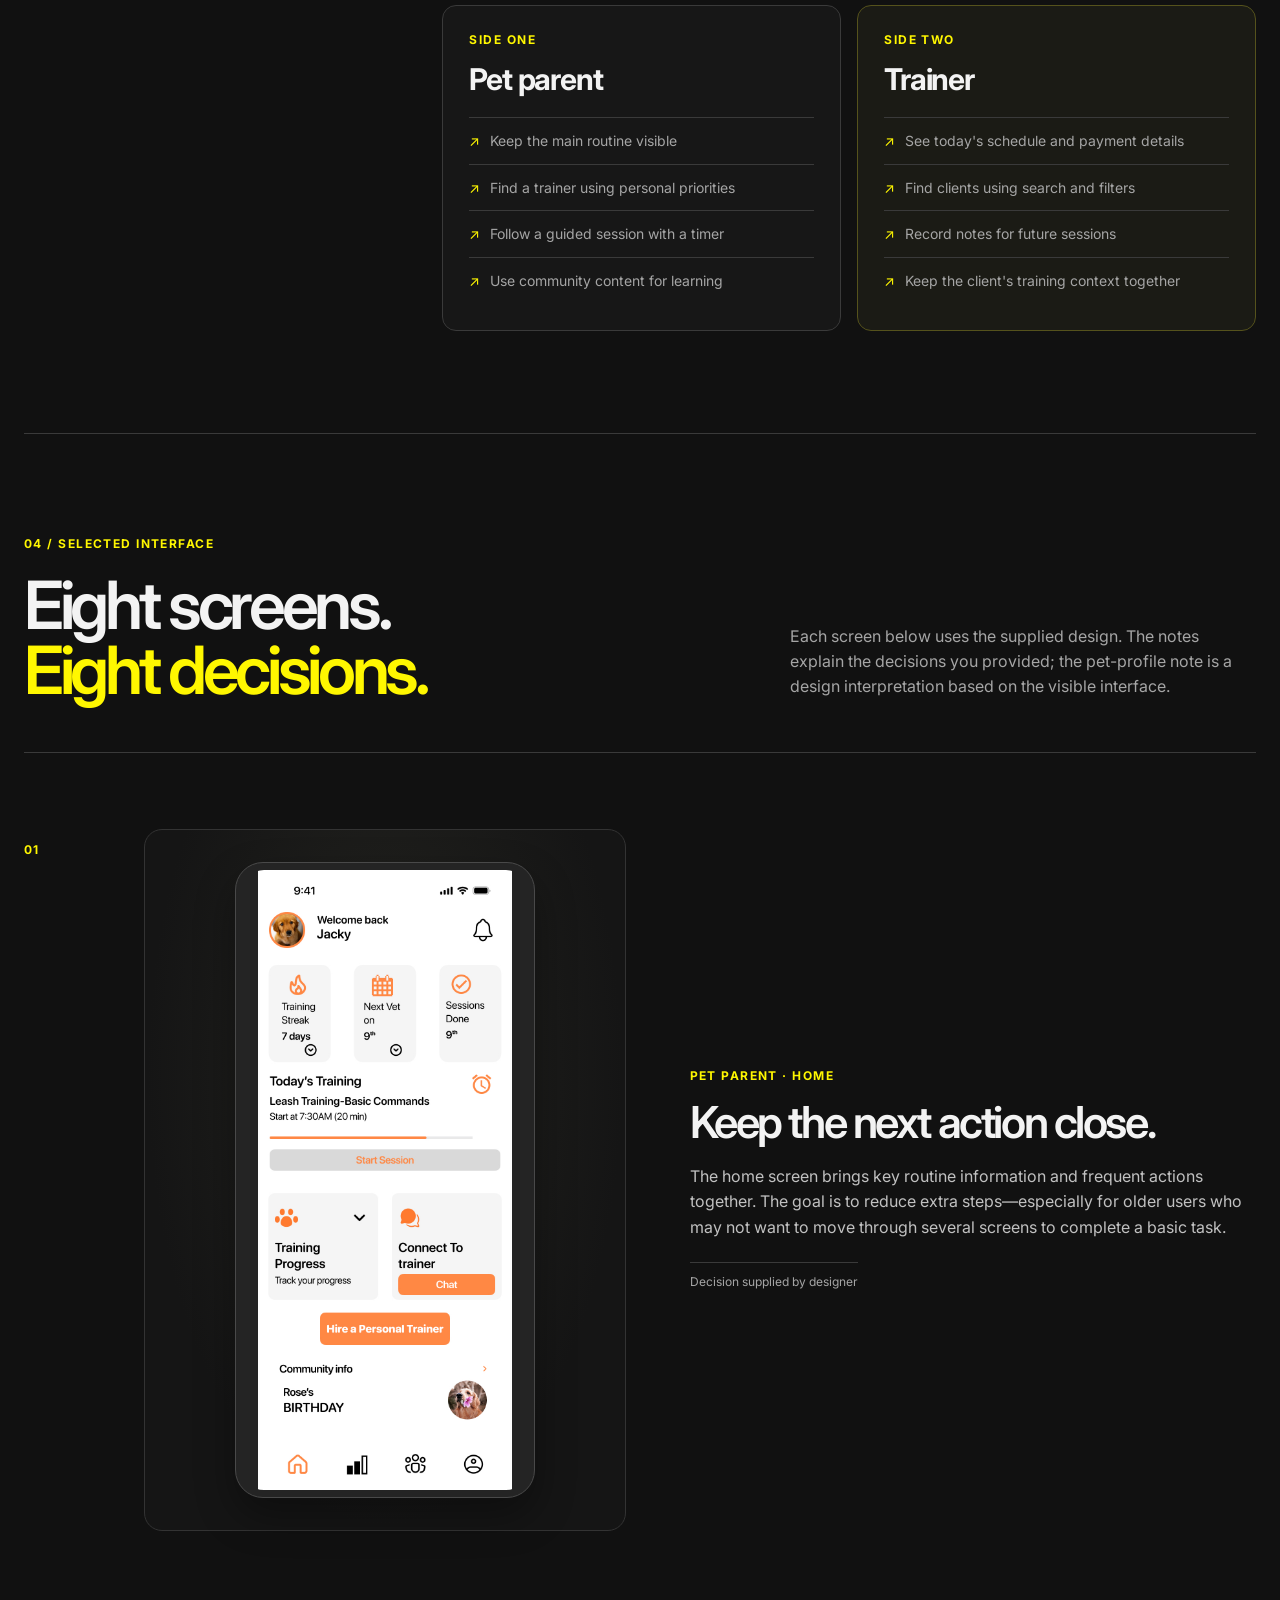
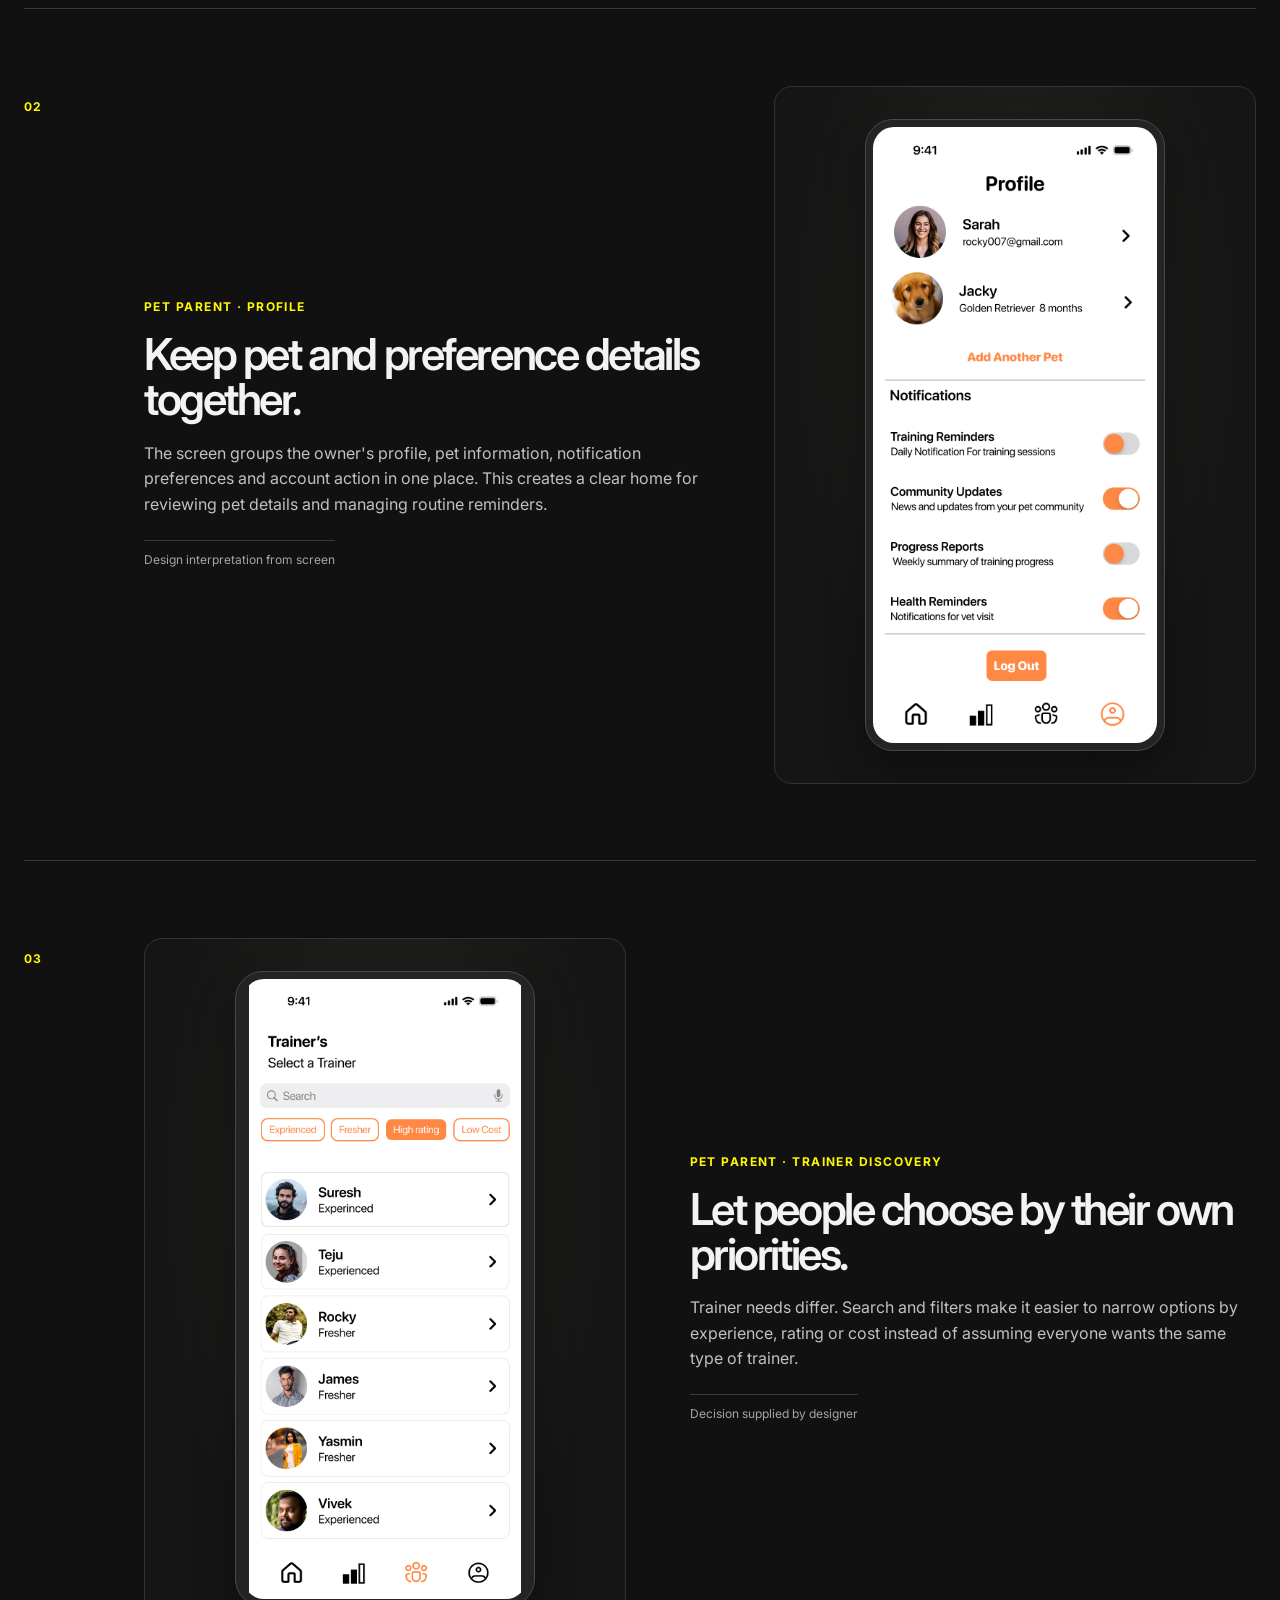
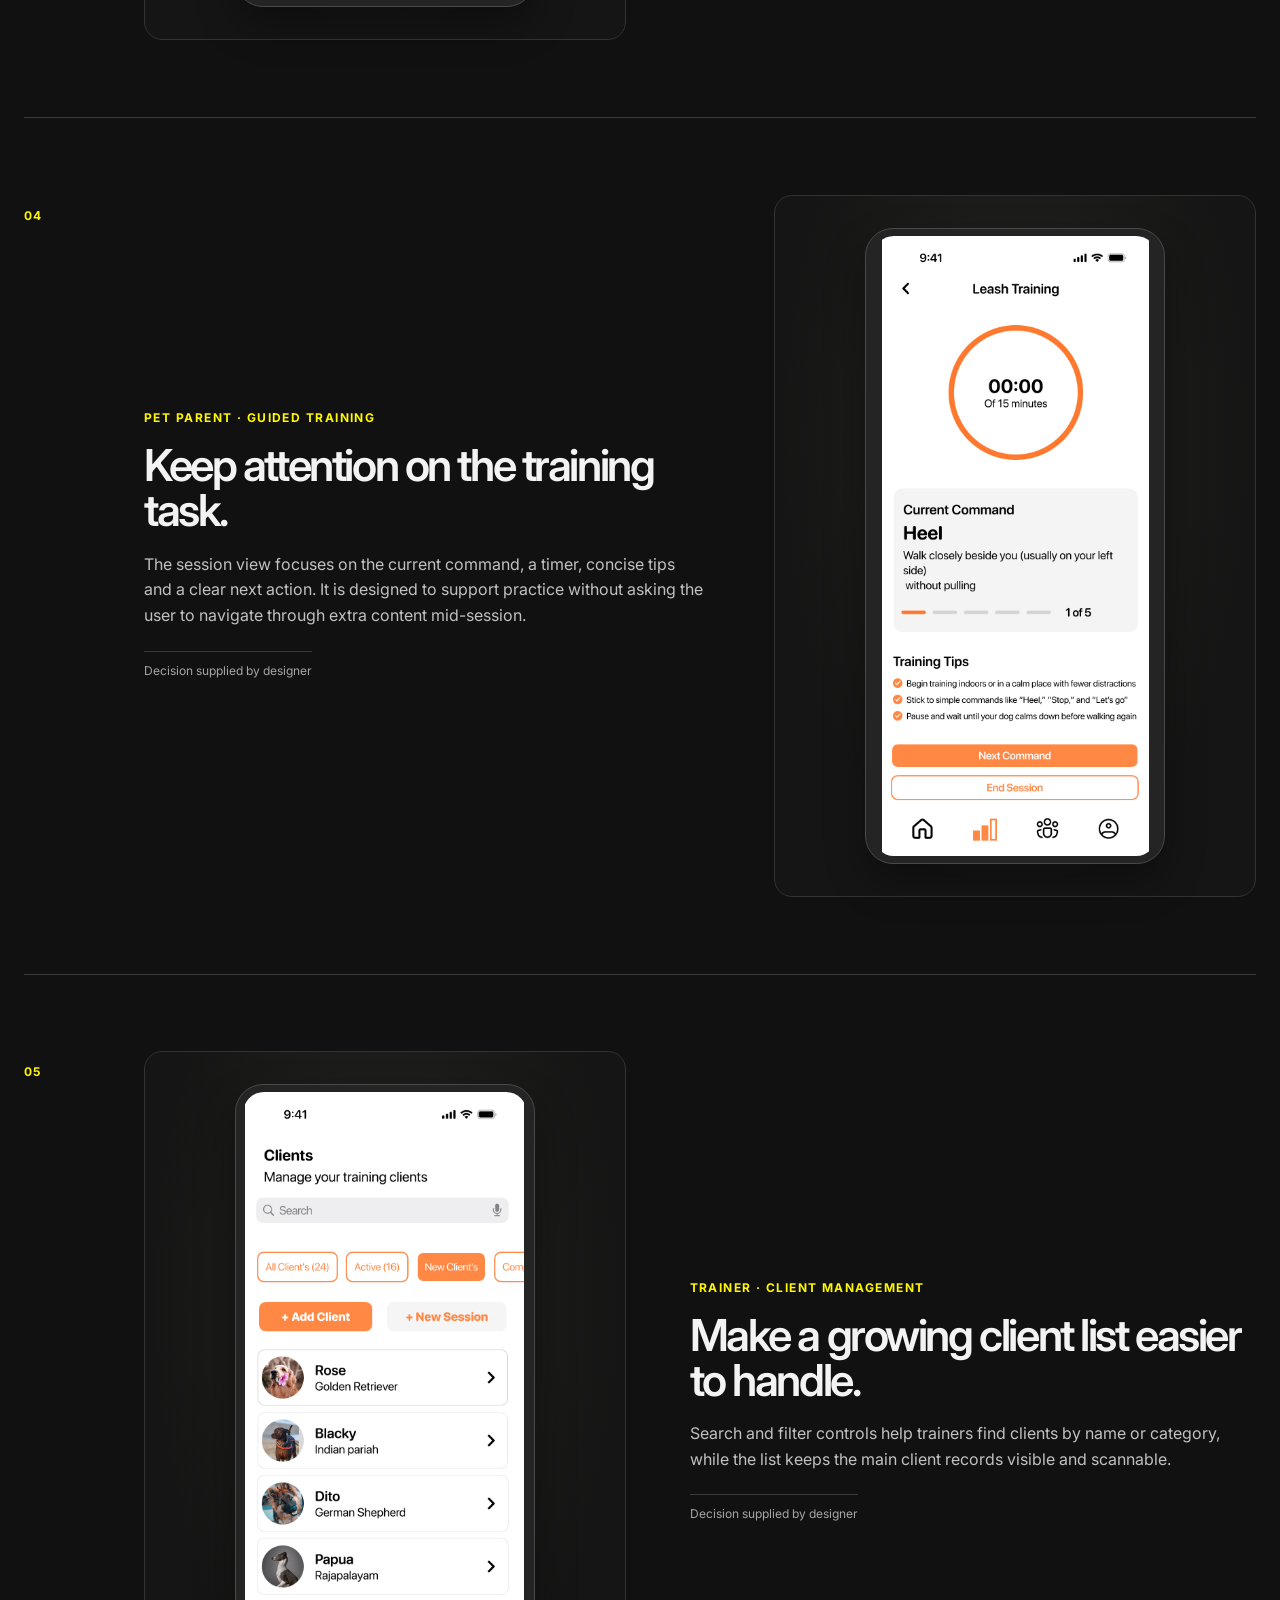
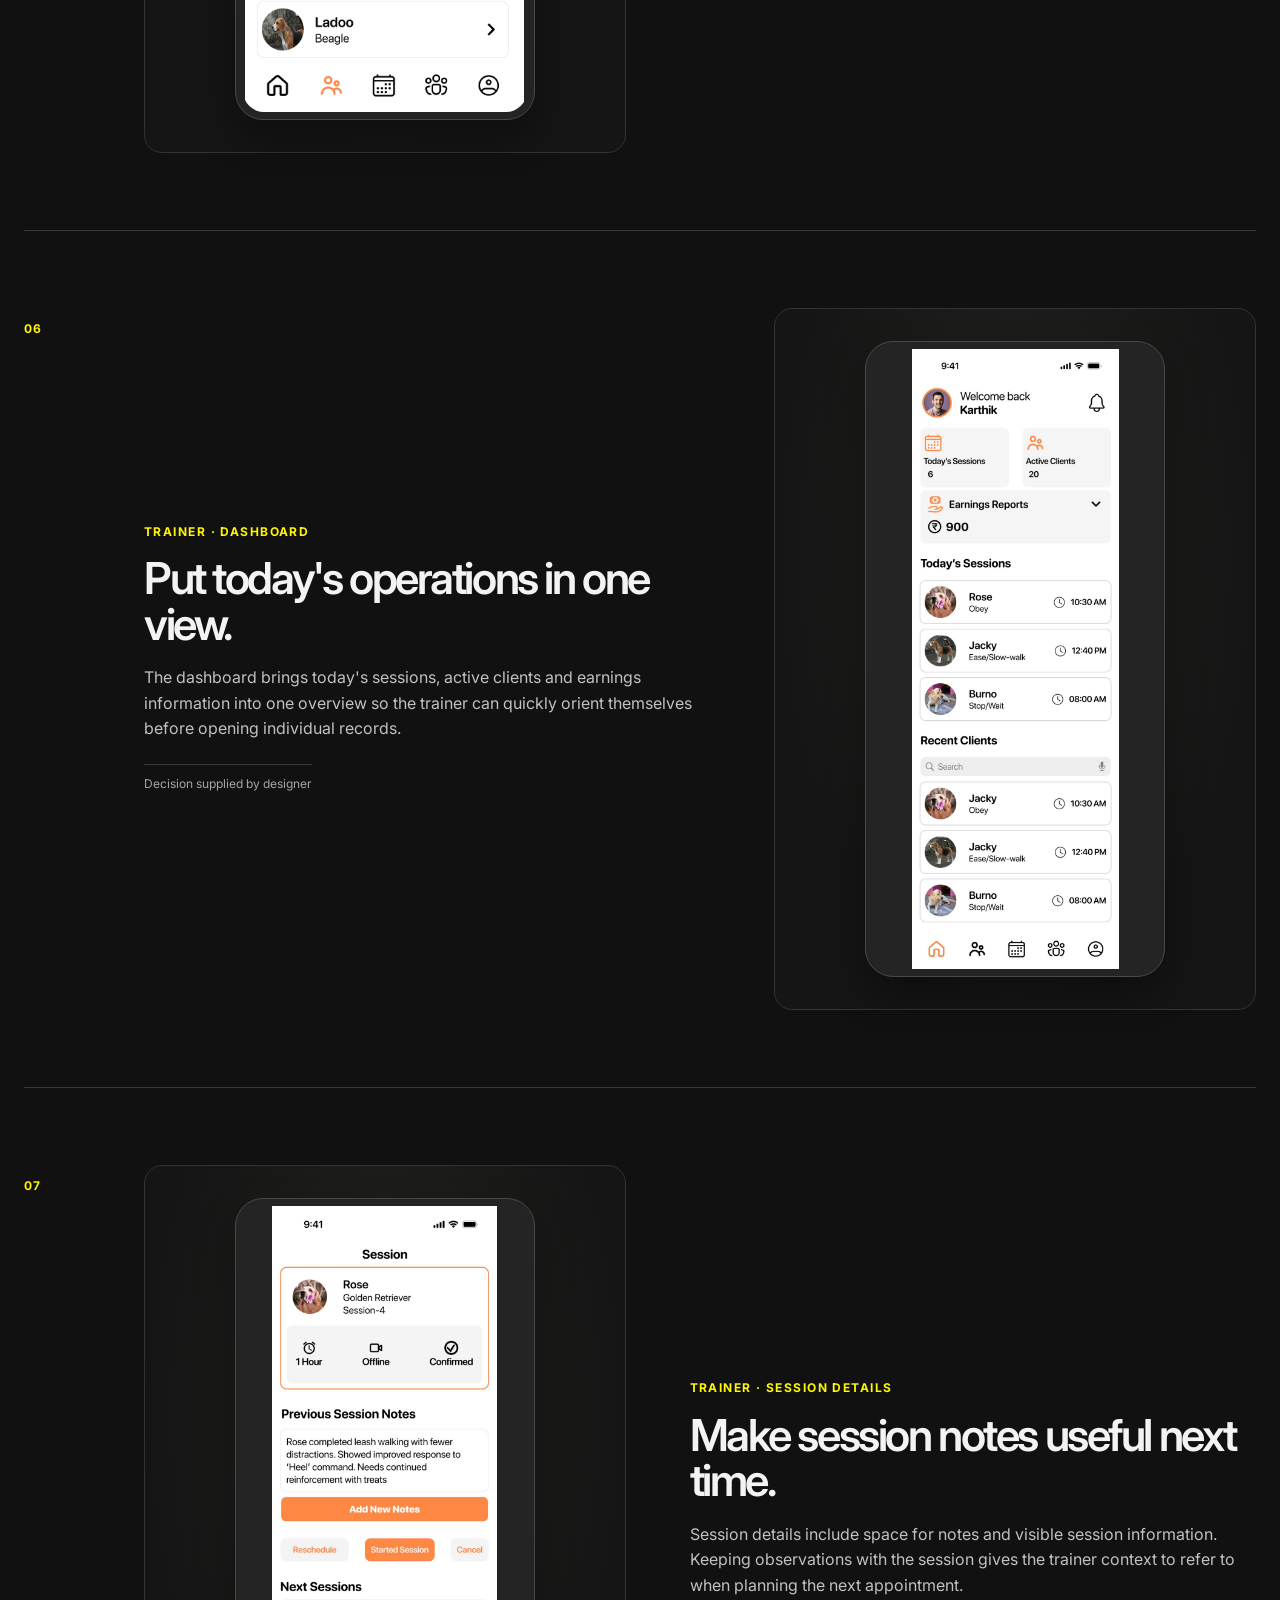
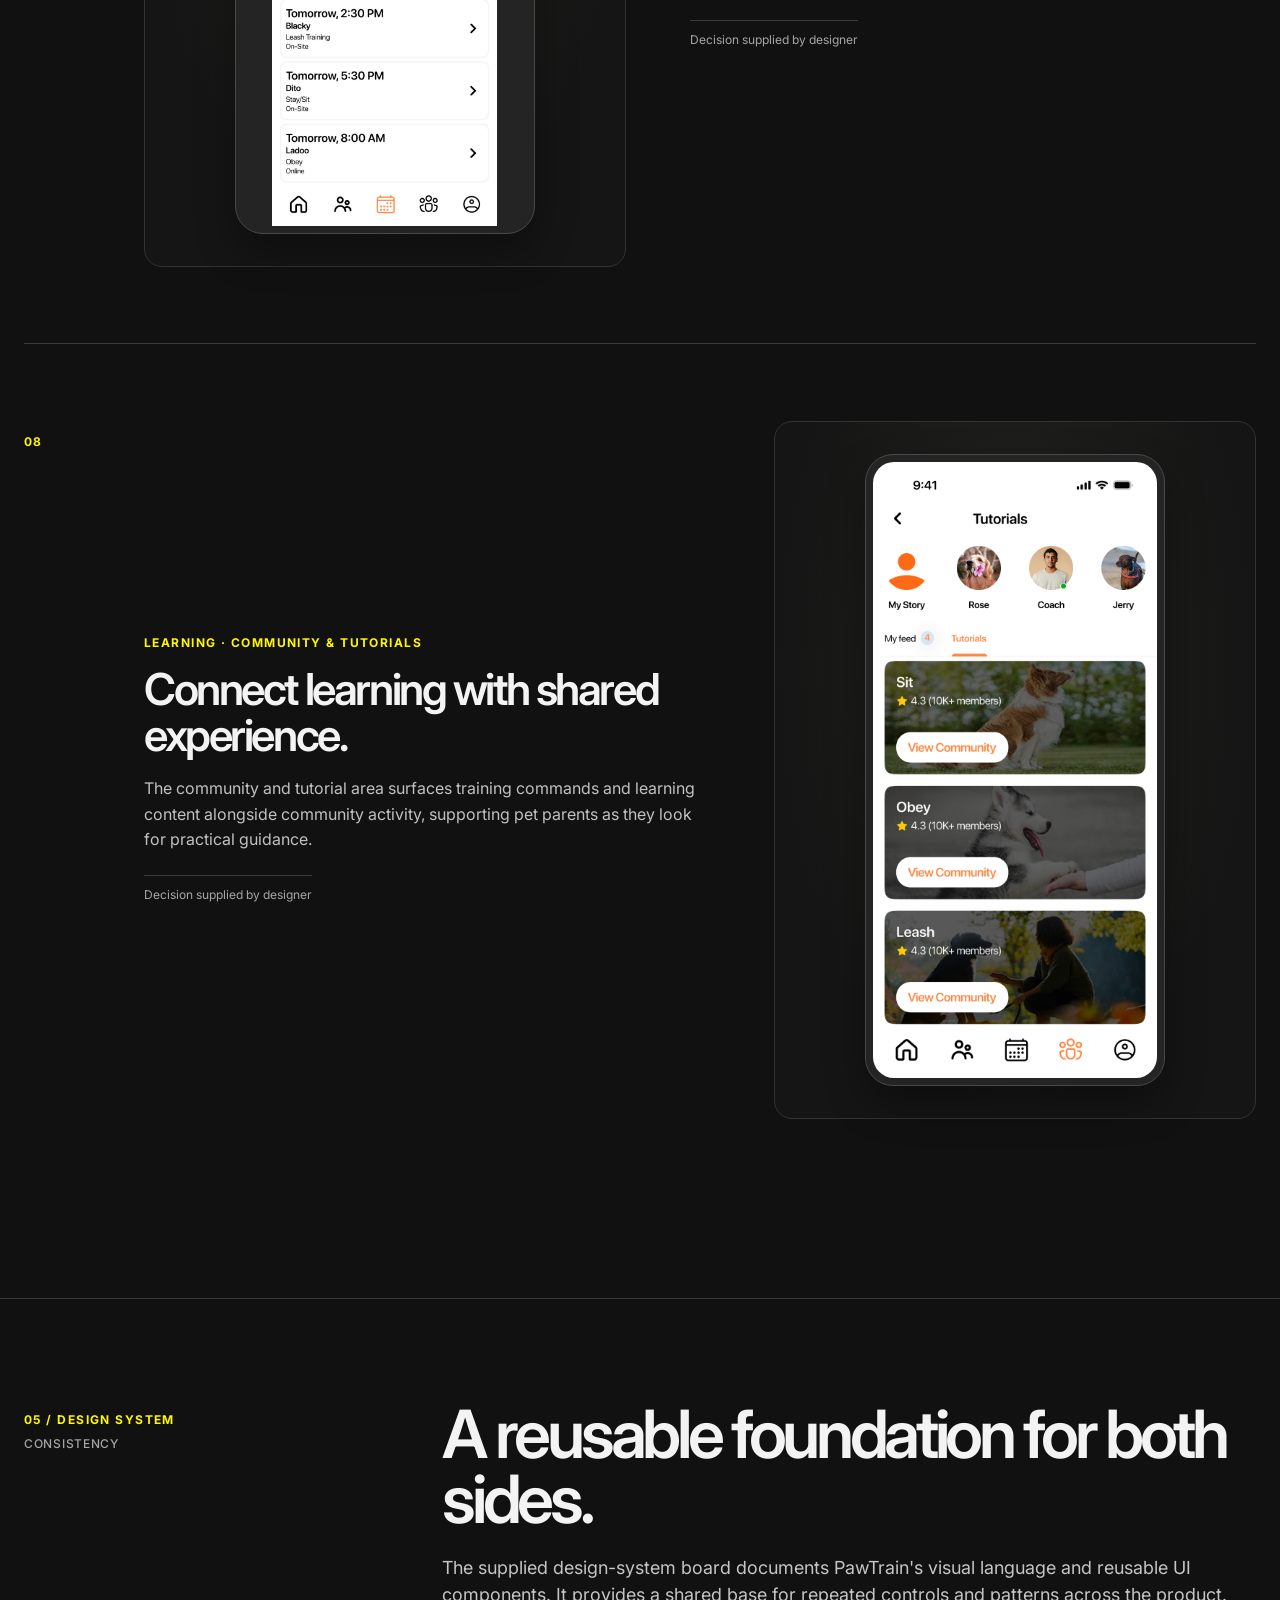
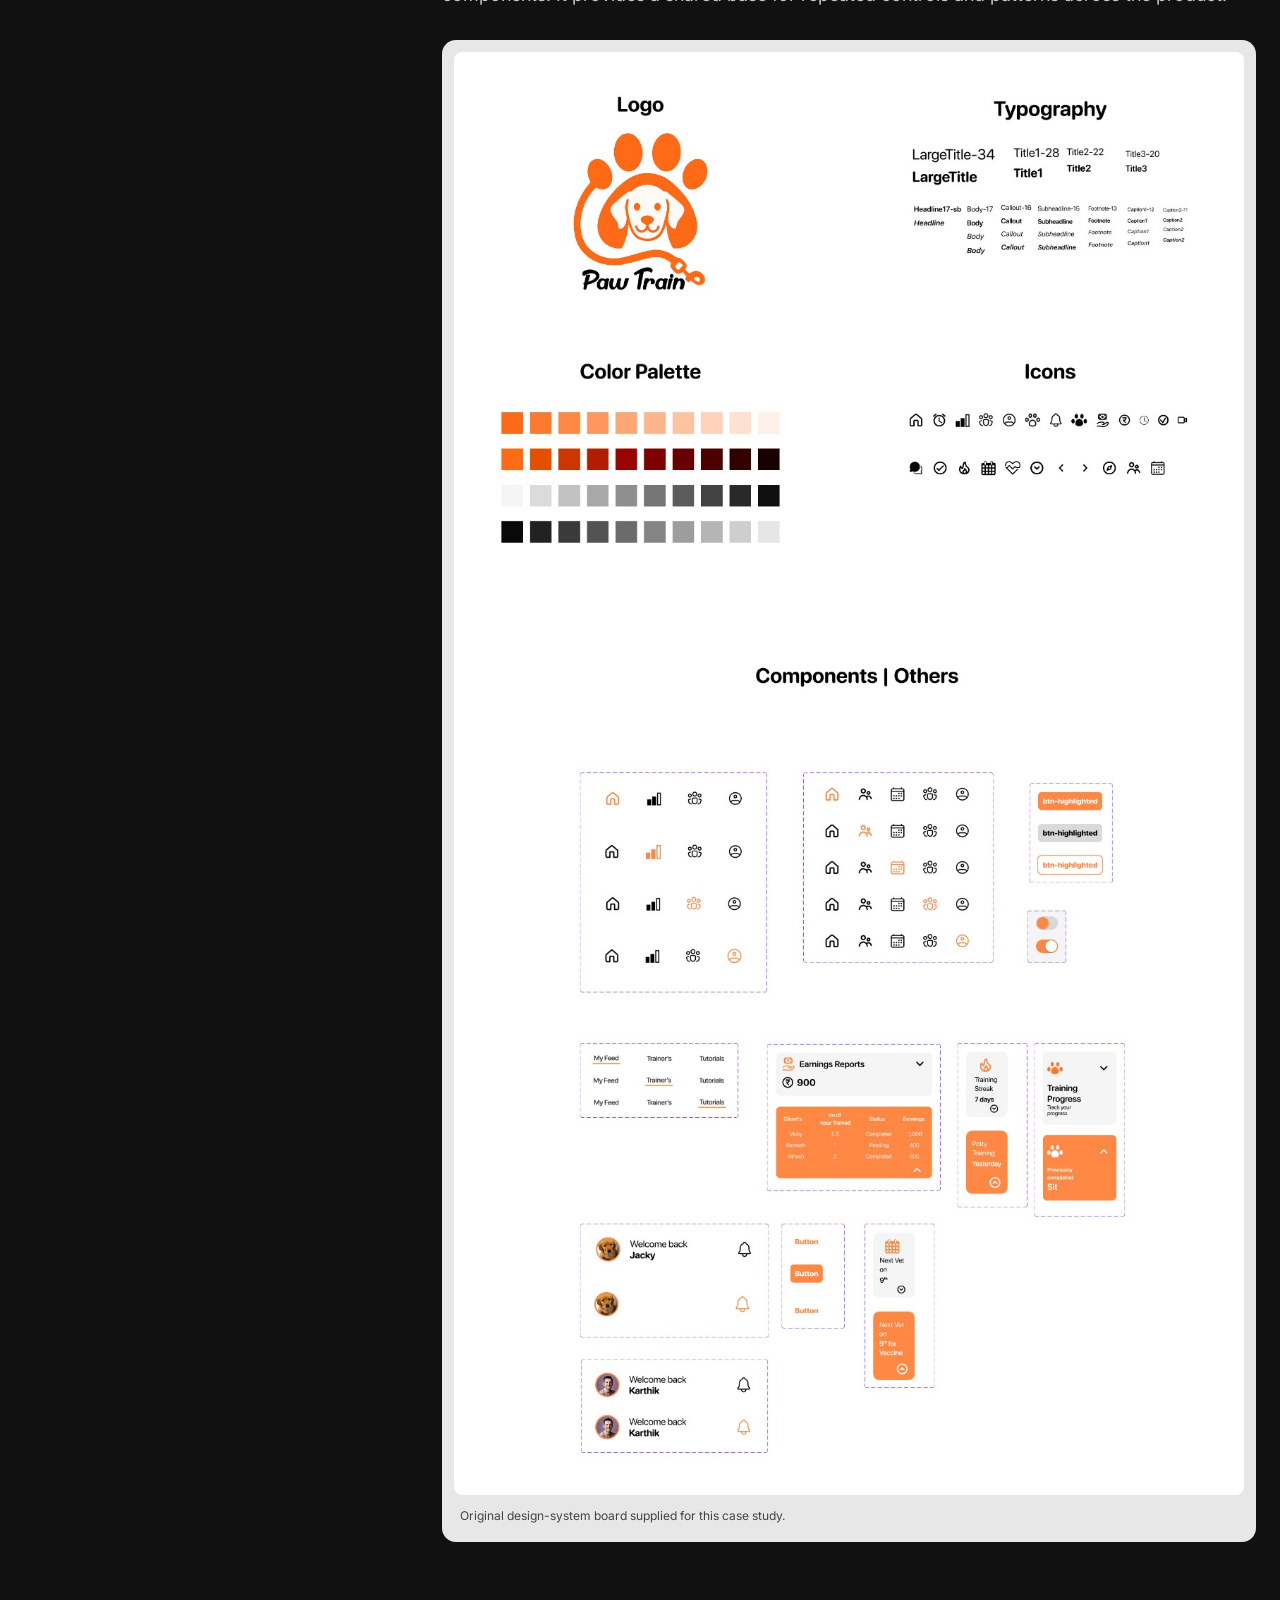
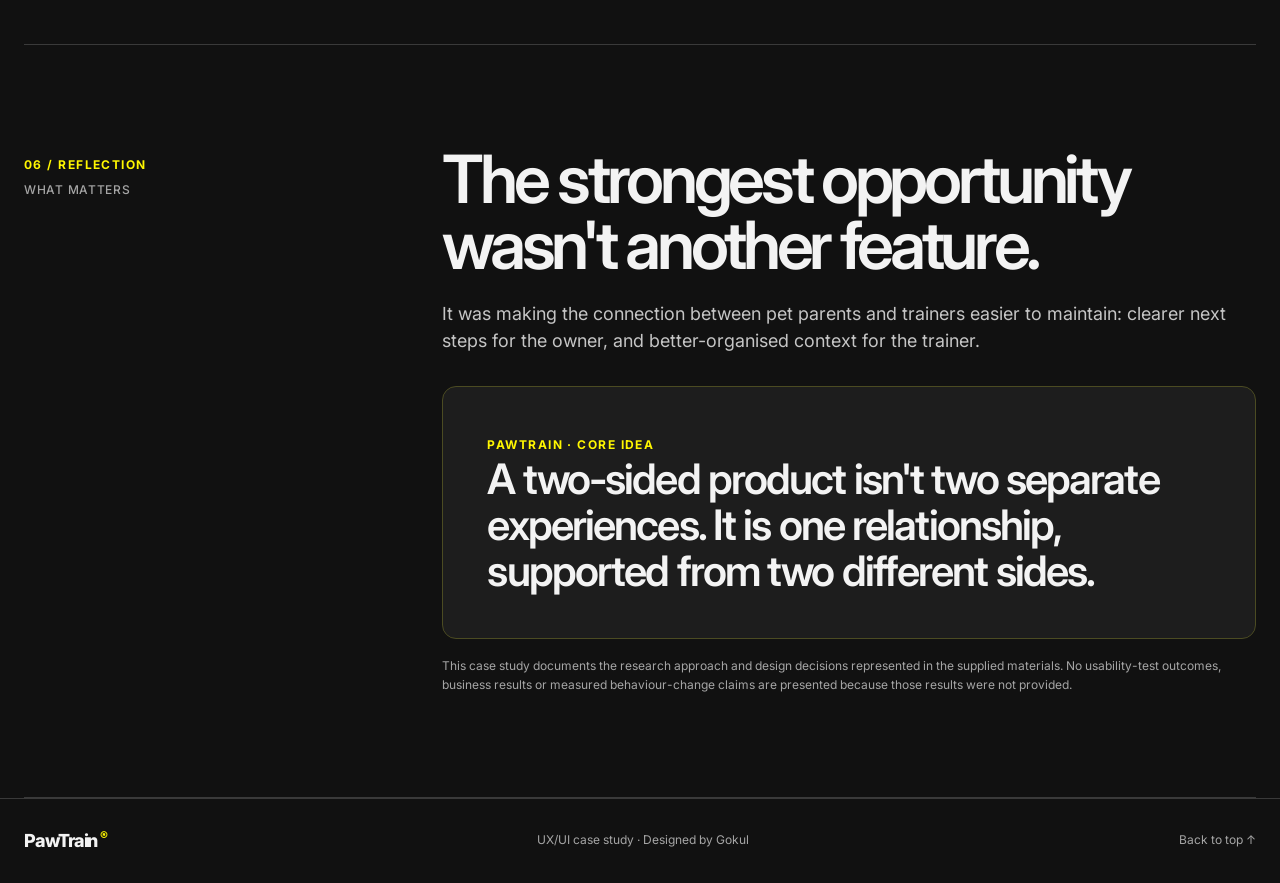
==== commit 367ccde4: "final checks and updated" ====
--- a/Case study/PawTrain-Concise-Case-Study-GitHub/pawtrain-v7/index.html
+++ b/Case study/PawTrain-Concise-Case-Study-GitHub/pawtrain-v7/index.html
@@ -1,9 +1,11 @@
 <!doctype html>
 <html lang="en">
+
 <head>
   <meta charset="utf-8">
   <meta name="viewport" content="width=device-width, initial-scale=1">
-  <meta name="description" content="PawTrain UX case study by Gokul — a pet-parent and trainer experience designed to make training easier to start and easier to sustain.">
+  <meta name="description"
+    content="PawTrain UX case study by Gokul — a pet-parent and trainer experience designed to make training easier to start and easier to sustain.">
   <title>PawTrain — UX Case Study | Gokul</title>
   <link rel="preconnect" href="https://fonts.googleapis.com">
   <link rel="preconnect" href="https://fonts.gstatic.com" crossorigin>
@@ -11,13 +13,15 @@
   <link rel="stylesheet" href="css/style.css">
   <script src="js/main.js" defer></script>
 </head>
+
 <body>
   <a class="skip-link" href="#main">Skip to case study</a>
   <header class="site-header">
     <nav class="nav wrap" aria-label="Main navigation">
       <a class="wordmark" href="#top">PawTrain<span>®</span></a>
-      <div class="nav-links"><a href="#problem">Problem</a><a href="#approach">Approach</a><a href="#screens">Screens</a><a href="#system">Design system</a></div>
-      <a class="nav-cta" href="../work.html">Back to work <span aria-hidden="true">↗</span></a>
+      <div class="nav-links"><a href="#problem">Problem</a><a href="#approach">Approach</a><a
+          href="#screens">Screens</a><a href="#system">Design system</a></div>
+      <a class="nav-cta" href="../../../work.html"> Back to work <span aria-hidden="true">↗</span> </a>
       <button class="menu-toggle" aria-label="Open navigation" aria-expanded="false"><span></span><span></span></button>
     </nav>
   </header>
@@ -27,23 +31,21 @@
       <div class="hero-copy reveal">
         <p class="eyebrow"><span class="eyebrow-dot"></span> UX/UI case study · Pet care & training</p>
         <h1>Train smarter.<br><em>Bond better.</em></h1>
-        <p class="hero-lede">A pet-training experience built to help pet parents stay on track—and help trainers spend less time managing work and more time training.</p>
-        <div class="hero-tags"><span>Product design</span><span>User research</span><span>Two-sided experience</span></div>
-      </div>
-     
-  <div class="hero-image-frame">
-    <div class="hero-image-clip">
-      <img
-        src="assets/screens/thumnail.jpg"
-        alt="PawTrain case study cover showing the journey from pet-parent challenges to trainer support"
-      >
-    </div>
-  </div>
-
-  <p class="visual-caption">
-    The home screen keeps the next useful action close.
-  </p>
-</div>
+        <p class="hero-lede">A pet-training experience built to help pet parents stay on track—and help trainers spend
+          less time managing work and more time training.</p>
+        <div class="hero-tags"><span>Product design</span><span>User research</span><span>Two-sided experience</span>
+        </div>
+      </div>
+
+      <div class="hero-image-frame">
+        <div class="hero-image-clip">
+          <img src="assets/screens/thumnail.jpg"
+            alt="PawTrain case study cover showing the journey from pet-parent challenges to trainer support">
+        </div>
+      </div>
+
+
+      </div>
 
       <div class="project-meta reveal">
         <div><span>Role</span><strong>UX/UI Designer</strong></div>
@@ -54,76 +56,261 @@
     </section>
 
     <section class="thesis-band">
-      <div class="wrap thesis-inner reveal"><p class="eyebrow">The product principle</p><h2>A two-sided product<br>isn't two separate experiences.</h2><p>Pet parents and trainers have different jobs, but their progress depends on the same training relationship.</p></div>
+      <div class="wrap thesis-inner reveal">
+        <p class="eyebrow">The product principle</p>
+        <h2>A two-sided product<br>isn't two separate experiences.</h2>
+        <p>Pet parents and trainers have different jobs, but their progress depends on the same training relationship.
+        </p>
+      </div>
     </section>
 
     <section class="content-section wrap" id="problem">
       <div class="section-rail"><span>01 / The problem</span><span>Context</span></div>
-      <div class="section-main reveal"><h2>Good intentions can lose momentum.</h2><p class="section-intro">Pet parents may begin without enough practical knowledge of care or training. When the day-to-day reality becomes difficult, routines can break down—and pets can suffer.</p>
+      <div class="section-main reveal">
+        <h2>Good intentions can lose momentum.</h2>
+        <p class="section-intro">Pet parents may begin without enough practical knowledge of care or training. When the
+          day-to-day reality becomes difficult, routines can break down—and pets can suffer.</p>
         <div class="problem-grid">
-          <article class="problem-card"><span class="card-index">A</span><h3>For pet parents</h3><p>Care tasks, training guidance and reminders can be spread across different places. It becomes harder to know what to do next and keep a routine.</p></article>
-          <article class="problem-card"><span class="card-index">B</span><h3>For trainers</h3><p>Client details, session schedules and progress notes need to be managed alongside the actual training work.</p></article>
-        </div>
-        <p class="source-note">Problem framing informed by feedback from online pet communities and responses to a survey form. These inputs are exploratory, not proof of market size or abandonment rates.</p>
+          <article class="problem-card"><span class="card-index">A</span>
+            <h3>For pet parents</h3>
+            <p>Care tasks, training guidance and reminders can be spread across different places. It becomes harder to
+              know what to do next and keep a routine.</p>
+          </article>
+          <article class="problem-card"><span class="card-index">B</span>
+            <h3>For trainers</h3>
+            <p>Client details, session schedules and progress notes need to be managed alongside the actual training
+              work.</p>
+          </article>
+        </div>
+        <p class="source-note">Problem framing informed by feedback from online pet communities and responses to a
+          survey form. These inputs are exploratory, not proof of market size or abandonment rates.</p>
       </div>
     </section>
 
     <section class="content-section wrap" id="approach">
       <div class="section-rail"><span>02 / Research & approach</span><span>Signals → choices</span></div>
-      <div class="section-main reveal"><h2>I looked for friction in the everyday routine.</h2><p class="section-intro">I used community feedback and survey responses to understand where pet parents need support and where trainers lose time managing the process.</p>
+      <div class="section-main reveal">
+        <h2>I looked for friction in the everyday routine.</h2>
+        <p class="section-intro">I used community feedback and survey responses to understand where pet parents need
+          support and where trainers lose time managing the process.</p>
         <div class="research-flow">
-          <div><span class="flow-number">01</span><h3>Listen</h3><p>Review feedback and real questions shared by pet parents in online communities.</p></div>
-          <div><span class="flow-number">02</span><h3>Find patterns</h3><p>Look for recurring needs around routines, guidance, trainer access and coordination.</p></div>
-          <div><span class="flow-number">03</span><h3>Design responses</h3><p>Bring key actions, client information and training context into clearer workflows.</p></div>
-        </div>
-        <div class="insight-callout"><span class="eyebrow">Design opportunity</span><p>Make the next step easy to find for pet parents, while giving trainers a clearer view of clients and sessions.</p></div>
+          <div><span class="flow-number">01</span>
+            <h3>Listen</h3>
+            <p>Review feedback and real questions shared by pet parents in online communities.</p>
+          </div>
+          <div><span class="flow-number">02</span>
+            <h3>Find patterns</h3>
+            <p>Look for recurring needs around routines, guidance, trainer access and coordination.</p>
+          </div>
+          <div><span class="flow-number">03</span>
+            <h3>Design responses</h3>
+            <p>Bring key actions, client information and training context into clearer workflows.</p>
+          </div>
+        </div>
+        <div class="insight-callout"><span class="eyebrow">Design opportunity</span>
+          <p>Make the next step easy to find for pet parents, while giving trainers a clearer view of clients and
+            sessions.</p>
+        </div>
       </div>
     </section>
 
     <section class="content-section wrap" id="decisions">
       <div class="section-rail"><span>03 / Product decisions</span><span>Why this structure</span></div>
-      <div class="section-main reveal"><h2>Different needs. Connected context.</h2><p class="section-intro">The owner experience supports everyday care and guided practice. The trainer experience supports client handling, scheduling and session continuity.</p>
+      <div class="section-main reveal">
+        <h2>Different needs. Connected context.</h2>
+        <p class="section-intro">The owner experience supports everyday care and guided practice. The trainer experience
+          supports client handling, scheduling and session continuity.</p>
         <div class="two-sided-grid">
-          <article class="role-panel"><p class="eyebrow">Side one</p><h3>Pet parent</h3><ul><li>Keep the main routine visible</li><li>Find a trainer using personal priorities</li><li>Follow a guided session with a timer</li><li>Use community content for learning</li></ul></article>
-          <article class="role-panel role-panel-accent"><p class="eyebrow">Side two</p><h3>Trainer</h3><ul><li>See today's schedule and payment details</li><li>Find clients using search and filters</li><li>Record notes for future sessions</li><li>Keep the client's training context together</li></ul></article>
+          <article class="role-panel">
+            <p class="eyebrow">Side one</p>
+            <h3>Pet parent</h3>
+            <ul>
+              <li>Keep the main routine visible</li>
+              <li>Find a trainer using personal priorities</li>
+              <li>Follow a guided session with a timer</li>
+              <li>Use community content for learning</li>
+            </ul>
+          </article>
+          <article class="role-panel role-panel-accent">
+            <p class="eyebrow">Side two</p>
+            <h3>Trainer</h3>
+            <ul>
+              <li>See today's schedule and payment details</li>
+              <li>Find clients using search and filters</li>
+              <li>Record notes for future sessions</li>
+              <li>Keep the client's training context together</li>
+            </ul>
+          </article>
         </div>
       </div>
     </section>
 
     <section class="screens-section" id="screens">
-      <div class="wrap screens-heading reveal"><div><p class="eyebrow">04 / Selected interface</p><h2>Eight screens.<br><em>Eight decisions.</em></h2></div><p>Each screen below uses the supplied design. The notes explain the decisions you provided; the pet-profile note is a design interpretation based on the visible interface.</p></div>
+      <div class="wrap screens-heading reveal">
+        <div>
+          <p class="eyebrow">04 / Selected interface</p>
+          <h2>Eight screens.<br><em>Eight decisions.</em></h2>
+        </div>
+        <p>Each screen below uses the supplied design. The notes explain the decisions you provided; the pet-profile
+          note is a design interpretation based on the visible interface.</p>
+      </div>
       <div class="wrap screen-list">
-        <article class="screen-case reveal"><div class="screen-number">01</div><div class="screen-image"><div class="device-frame"><img src="assets/screens/owner-home.jpg" alt="Original PawTrain pet-parent home screen"></div></div><div class="screen-decision"><p class="eyebrow">Pet parent · Home</p><h3>Keep the next action close.</h3><p>The home screen brings key routine information and frequent actions together. The goal is to reduce extra steps—especially for older users who may not want to move through several screens to complete a basic task.</p><span class="decision-tag">Decision supplied by designer</span></div></article>
-
-        <article class="screen-case reverse reveal"><div class="screen-number">02</div><div class="screen-image"><div class="device-frame"><img src="assets/screens/pet-profile.jpg" alt="Original PawTrain pet profile and notification preferences screen"></div></div><div class="screen-decision"><p class="eyebrow">Pet parent · Profile</p><h3>Keep pet and preference details together.</h3><p>The screen groups the owner's profile, pet information, notification preferences and account action in one place. This creates a clear home for reviewing pet details and managing routine reminders.</p><span class="decision-tag">Design interpretation from screen</span></div></article>
-
-        <article class="screen-case reveal"><div class="screen-number">03</div><div class="screen-image"><div class="device-frame"><img src="assets/screens/find-trainer.jpg" alt="Original PawTrain trainer discovery screen with search and filters"></div></div><div class="screen-decision"><p class="eyebrow">Pet parent · Trainer discovery</p><h3>Let people choose by their own priorities.</h3><p>Trainer needs differ. Search and filters make it easier to narrow options by experience, rating or cost instead of assuming everyone wants the same type of trainer.</p><span class="decision-tag">Decision supplied by designer</span></div></article>
-
-        <article class="screen-case reverse reveal"><div class="screen-number">04</div><div class="screen-image"><div class="device-frame"><img src="assets/screens/owner-training.jpg" alt="Original PawTrain guided training session screen with timer and commands"></div></div><div class="screen-decision"><p class="eyebrow">Pet parent · Guided training</p><h3>Keep attention on the training task.</h3><p>The session view focuses on the current command, a timer, concise tips and a clear next action. It is designed to support practice without asking the user to navigate through extra content mid-session.</p><span class="decision-tag">Decision supplied by designer</span></div></article>
-
-        <article class="screen-case reveal"><div class="screen-number">05</div><div class="screen-image"><div class="device-frame"><img src="assets/screens/trainer-clients.jpg" alt="Original PawTrain trainer client management screen"></div></div><div class="screen-decision"><p class="eyebrow">Trainer · Client management</p><h3>Make a growing client list easier to handle.</h3><p>Search and filter controls help trainers find clients by name or category, while the list keeps the main client records visible and scannable.</p><span class="decision-tag">Decision supplied by designer</span></div></article>
-
-        <article class="screen-case reverse reveal"><div class="screen-number">06</div><div class="screen-image"><div class="device-frame"><img src="assets/screens/trainer-home.jpg" alt="Original PawTrain trainer dashboard showing sessions, clients and earnings"></div></div><div class="screen-decision"><p class="eyebrow">Trainer · Dashboard</p><h3>Put today's operations in one view.</h3><p>The dashboard brings today's sessions, active clients and earnings information into one overview so the trainer can quickly orient themselves before opening individual records.</p><span class="decision-tag">Decision supplied by designer</span></div></article>
-
-        <article class="screen-case reveal"><div class="screen-number">07</div><div class="screen-image"><div class="device-frame"><img src="assets/screens/trainer-session.jpg" alt="Original PawTrain trainer session detail screen with notes and session actions"></div></div><div class="screen-decision"><p class="eyebrow">Trainer · Session details</p><h3>Make session notes useful next time.</h3><p>Session details include space for notes and visible session information. Keeping observations with the session gives the trainer context to refer to when planning the next appointment.</p><span class="decision-tag">Decision supplied by designer</span></div></article>
-
-        <article class="screen-case reverse reveal"><div class="screen-number">08</div><div class="screen-image"><div class="device-frame"><img src="assets/screens/community-tutorials.jpg" alt="Original PawTrain community and tutorials screen"></div></div><div class="screen-decision"><p class="eyebrow">Learning · Community & tutorials</p><h3>Connect learning with shared experience.</h3><p>The community and tutorial area surfaces training commands and learning content alongside community activity, supporting pet parents as they look for practical guidance.</p><span class="decision-tag">Decision supplied by designer</span></div></article>
+        <article class="screen-case reveal">
+          <div class="screen-number">01</div>
+          <div class="screen-image">
+            <div class="device-frame"><img src="assets/screens/owner-home.jpg"
+                alt="Original PawTrain pet-parent home screen"></div>
+          </div>
+          <div class="screen-decision">
+            <p class="eyebrow">Pet parent · Home</p>
+            <h3>Keep the next action close.</h3>
+            <p>The home screen brings key routine information and frequent actions together. The goal is to reduce extra
+              steps—especially for older users who may not want to move through several screens to complete a basic
+              task.</p><span class="decision-tag">Decision supplied by designer</span>
+          </div>
+        </article>
+
+        <article class="screen-case reverse reveal">
+          <div class="screen-number">02</div>
+          <div class="screen-image">
+            <div class="device-frame"><img src="assets/screens/pet-profile.jpg"
+                alt="Original PawTrain pet profile and notification preferences screen"></div>
+          </div>
+          <div class="screen-decision">
+            <p class="eyebrow">Pet parent · Profile</p>
+            <h3>Keep pet and preference details together.</h3>
+            <p>The screen groups the owner's profile, pet information, notification preferences and account action in
+              one place. This creates a clear home for reviewing pet details and managing routine reminders.</p><span
+              class="decision-tag">Design interpretation from screen</span>
+          </div>
+        </article>
+
+        <article class="screen-case reveal">
+          <div class="screen-number">03</div>
+          <div class="screen-image">
+            <div class="device-frame"><img src="assets/screens/find-trainer.jpg"
+                alt="Original PawTrain trainer discovery screen with search and filters"></div>
+          </div>
+          <div class="screen-decision">
+            <p class="eyebrow">Pet parent · Trainer discovery</p>
+            <h3>Let people choose by their own priorities.</h3>
+            <p>Trainer needs differ. Search and filters make it easier to narrow options by experience, rating or cost
+              instead of assuming everyone wants the same type of trainer.</p><span class="decision-tag">Decision
+              supplied by designer</span>
+          </div>
+        </article>
+
+        <article class="screen-case reverse reveal">
+          <div class="screen-number">04</div>
+          <div class="screen-image">
+            <div class="device-frame"><img src="assets/screens/owner-training.jpg"
+                alt="Original PawTrain guided training session screen with timer and commands"></div>
+          </div>
+          <div class="screen-decision">
+            <p class="eyebrow">Pet parent · Guided training</p>
+            <h3>Keep attention on the training task.</h3>
+            <p>The session view focuses on the current command, a timer, concise tips and a clear next action. It is
+              designed to support practice without asking the user to navigate through extra content mid-session.</p>
+            <span class="decision-tag">Decision supplied by designer</span>
+          </div>
+        </article>
+
+        <article class="screen-case reveal">
+          <div class="screen-number">05</div>
+          <div class="screen-image">
+            <div class="device-frame"><img src="assets/screens/trainer-clients.jpg"
+                alt="Original PawTrain trainer client management screen"></div>
+          </div>
+          <div class="screen-decision">
+            <p class="eyebrow">Trainer · Client management</p>
+            <h3>Make a growing client list easier to handle.</h3>
+            <p>Search and filter controls help trainers find clients by name or category, while the list keeps the main
+              client records visible and scannable.</p><span class="decision-tag">Decision supplied by designer</span>
+          </div>
+        </article>
+
+        <article class="screen-case reverse reveal">
+          <div class="screen-number">06</div>
+          <div class="screen-image">
+            <div class="device-frame"><img src="assets/screens/trainer-home.jpg"
+                alt="Original PawTrain trainer dashboard showing sessions, clients and earnings"></div>
+          </div>
+          <div class="screen-decision">
+            <p class="eyebrow">Trainer · Dashboard</p>
+            <h3>Put today's operations in one view.</h3>
+            <p>The dashboard brings today's sessions, active clients and earnings information into one overview so the
+              trainer can quickly orient themselves before opening individual records.</p><span
+              class="decision-tag">Decision supplied by designer</span>
+          </div>
+        </article>
+
+        <article class="screen-case reveal">
+          <div class="screen-number">07</div>
+          <div class="screen-image">
+            <div class="device-frame"><img src="assets/screens/trainer-session.jpg"
+                alt="Original PawTrain trainer session detail screen with notes and session actions"></div>
+          </div>
+          <div class="screen-decision">
+            <p class="eyebrow">Trainer · Session details</p>
+            <h3>Make session notes useful next time.</h3>
+            <p>Session details include space for notes and visible session information. Keeping observations with the
+              session gives the trainer context to refer to when planning the next appointment.</p><span
+              class="decision-tag">Decision supplied by designer</span>
+          </div>
+        </article>
+
+        <article class="screen-case reverse reveal">
+          <div class="screen-number">08</div>
+          <div class="screen-image">
+            <div class="device-frame"><img src="assets/screens/community-tutorials.jpg"
+                alt="Original PawTrain community and tutorials screen"></div>
+          </div>
+          <div class="screen-decision">
+            <p class="eyebrow">Learning · Community & tutorials</p>
+            <h3>Connect learning with shared experience.</h3>
+            <p>The community and tutorial area surfaces training commands and learning content alongside community
+              activity, supporting pet parents as they look for practical guidance.</p><span
+              class="decision-tag">Decision supplied by designer</span>
+          </div>
+        </article>
       </div>
     </section>
 
     <section class="content-section wrap" id="system">
       <div class="section-rail"><span>05 / Design system</span><span>Consistency</span></div>
-      <div class="section-main reveal"><h2>A reusable foundation for both sides.</h2><p class="section-intro">The supplied design-system board documents PawTrain's visual language and reusable UI components. It provides a shared base for repeated controls and patterns across the product.</p>
-        <figure class="system-board"><img src="assets/screens/design-system.jpg" alt="Supplied PawTrain design system board showing logo, typography, color palette, icons and UI components"><figcaption>Original design-system board supplied for this case study.</figcaption></figure>
+      <div class="section-main reveal">
+        <h2>A reusable foundation for both sides.</h2>
+        <p class="section-intro">The supplied design-system board documents PawTrain's visual language and reusable UI
+          components. It provides a shared base for repeated controls and patterns across the product.</p>
+        <figure class="system-board"><img src="assets/screens/design-system.jpg"
+            alt="Supplied PawTrain design system board showing logo, typography, color palette, icons and UI components">
+          <figcaption>Original design-system board supplied for this case study.</figcaption>
+        </figure>
       </div>
     </section>
 
     <section class="content-section wrap" id="reflection">
       <div class="section-rail"><span>06 / Reflection</span><span>What matters</span></div>
-      <div class="section-main reveal"><h2>The strongest opportunity wasn't another feature.</h2><p class="section-intro">It was making the connection between pet parents and trainers easier to maintain: clearer next steps for the owner, and better-organised context for the trainer.</p><div class="closing-statement"><span class="eyebrow">PawTrain · Core idea</span><p>A two-sided product isn't two separate experiences. It is one relationship, supported from two different sides.</p></div><p class="honesty-note">This case study documents the research approach and design decisions represented in the supplied materials. No usability-test outcomes, business results or measured behaviour-change claims are presented because those results were not provided.</p></div>
+      <div class="section-main reveal">
+        <h2>The strongest opportunity wasn't another feature.</h2>
+        <p class="section-intro">It was making the connection between pet parents and trainers easier to maintain:
+          clearer next steps for the owner, and better-organised context for the trainer.</p>
+        <div class="closing-statement"><span class="eyebrow">PawTrain · Core idea</span>
+          <p>A two-sided product isn't two separate experiences. It is one relationship, supported from two different
+            sides.</p>
+        </div>
+        <p class="honesty-note">This case study documents the research approach and design decisions represented in the
+          supplied materials. No usability-test outcomes, business results or measured behaviour-change claims are
+          presented because those results were not provided.</p>
+      </div>
     </section>
   </main>
 
-  <footer class="footer"><div class="wrap footer-inner"><a class="wordmark" href="#top">PawTrain<span>®</span></a><p>UX/UI case study · Designed by Gokul</p><a href="#top" class="back-top">Back to top ↑</a></div></footer>
+  <footer class="footer">
+    <div class="wrap footer-inner"><a class="wordmark" href="#top">PawTrain<span>®</span></a>
+      <p>UX/UI case study · Designed by Gokul</p><a href="#top" class="back-top">Back to top ↑</a>
+    </div>
+  </footer>
 </body>
-</html>
+
+</html>
